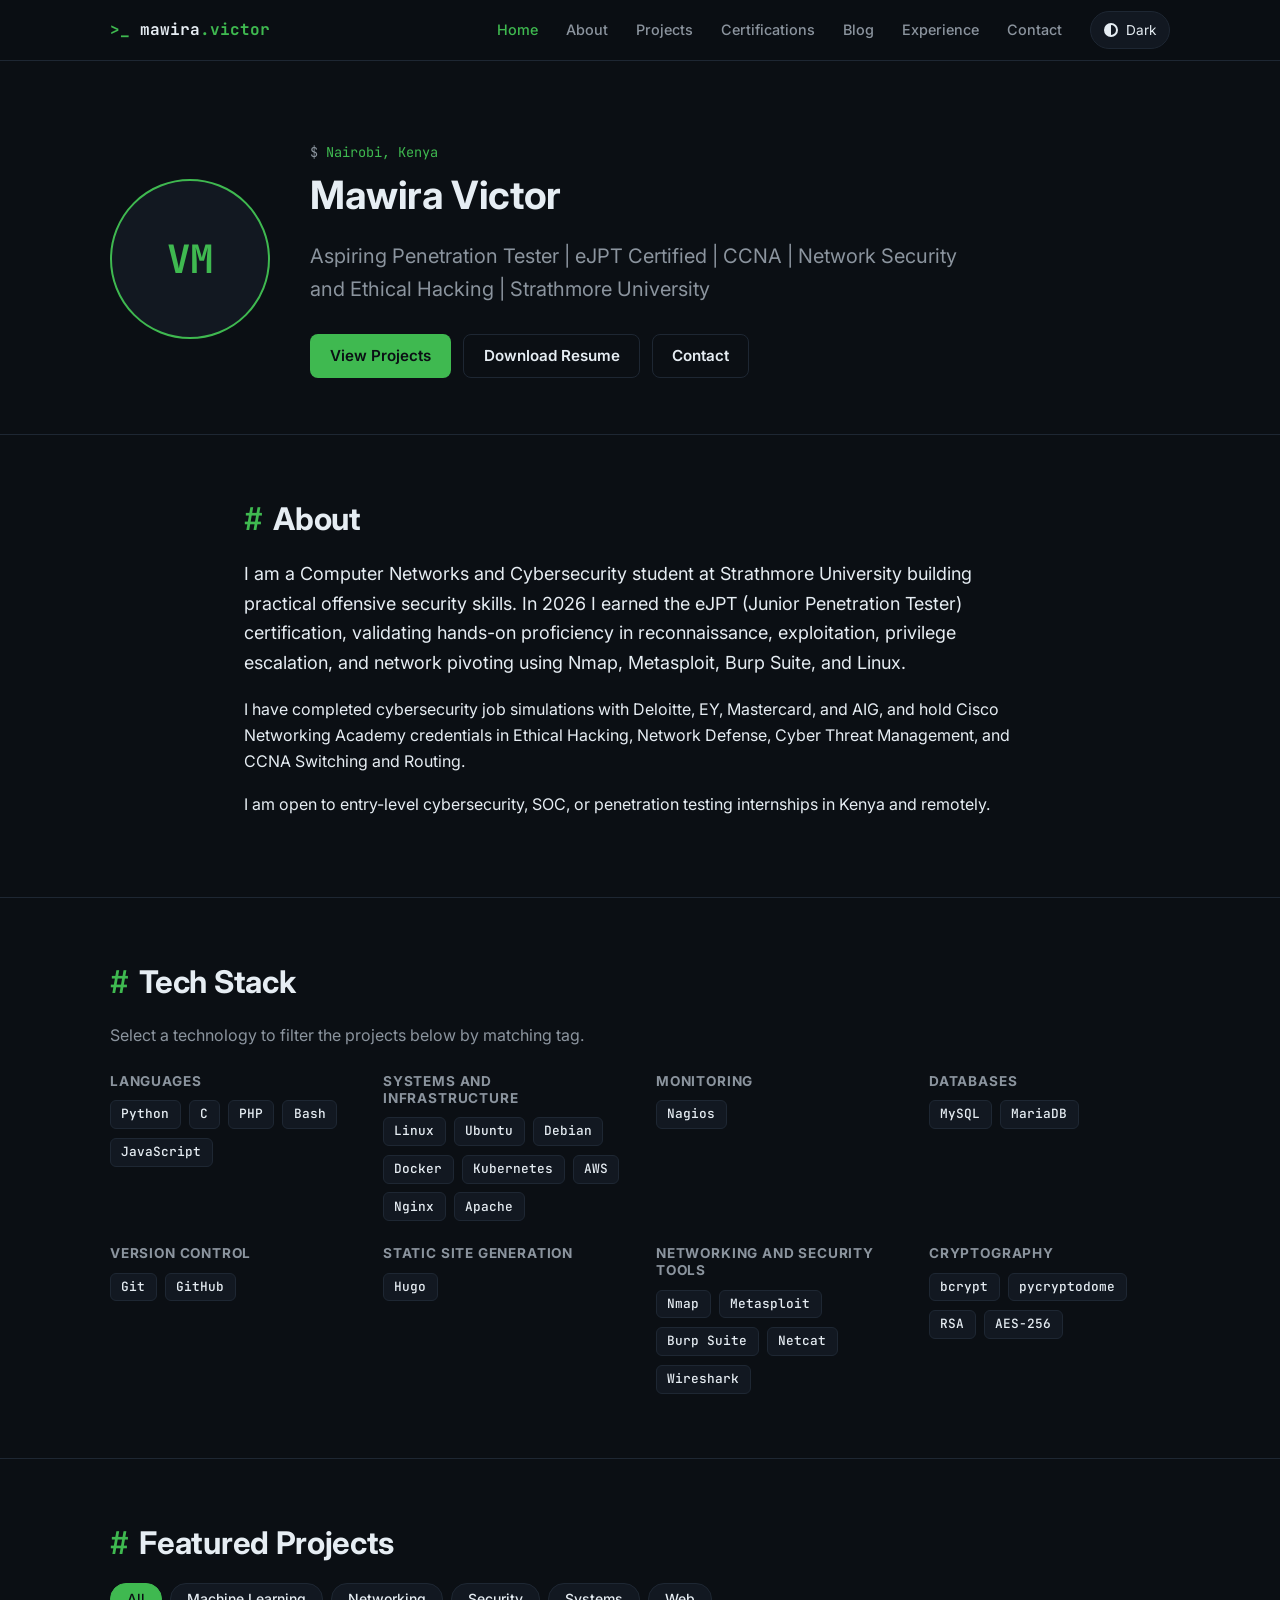
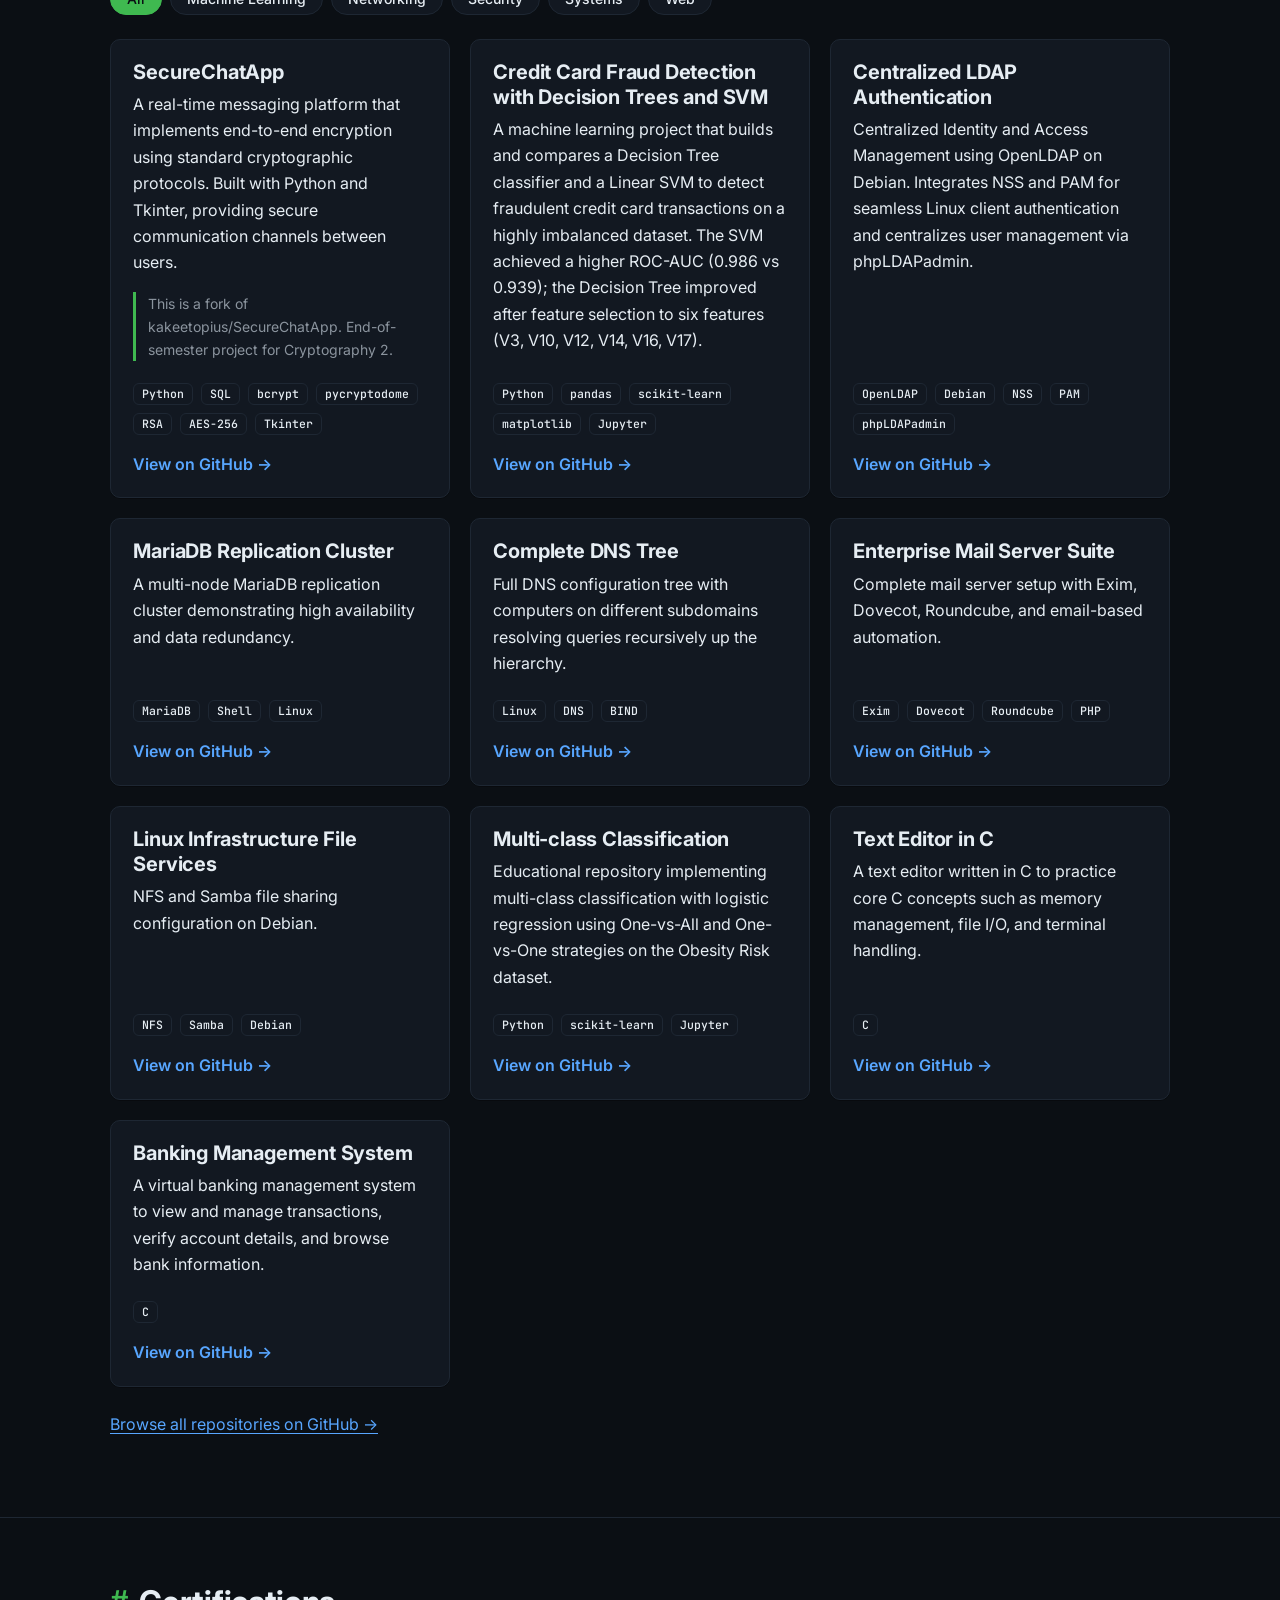
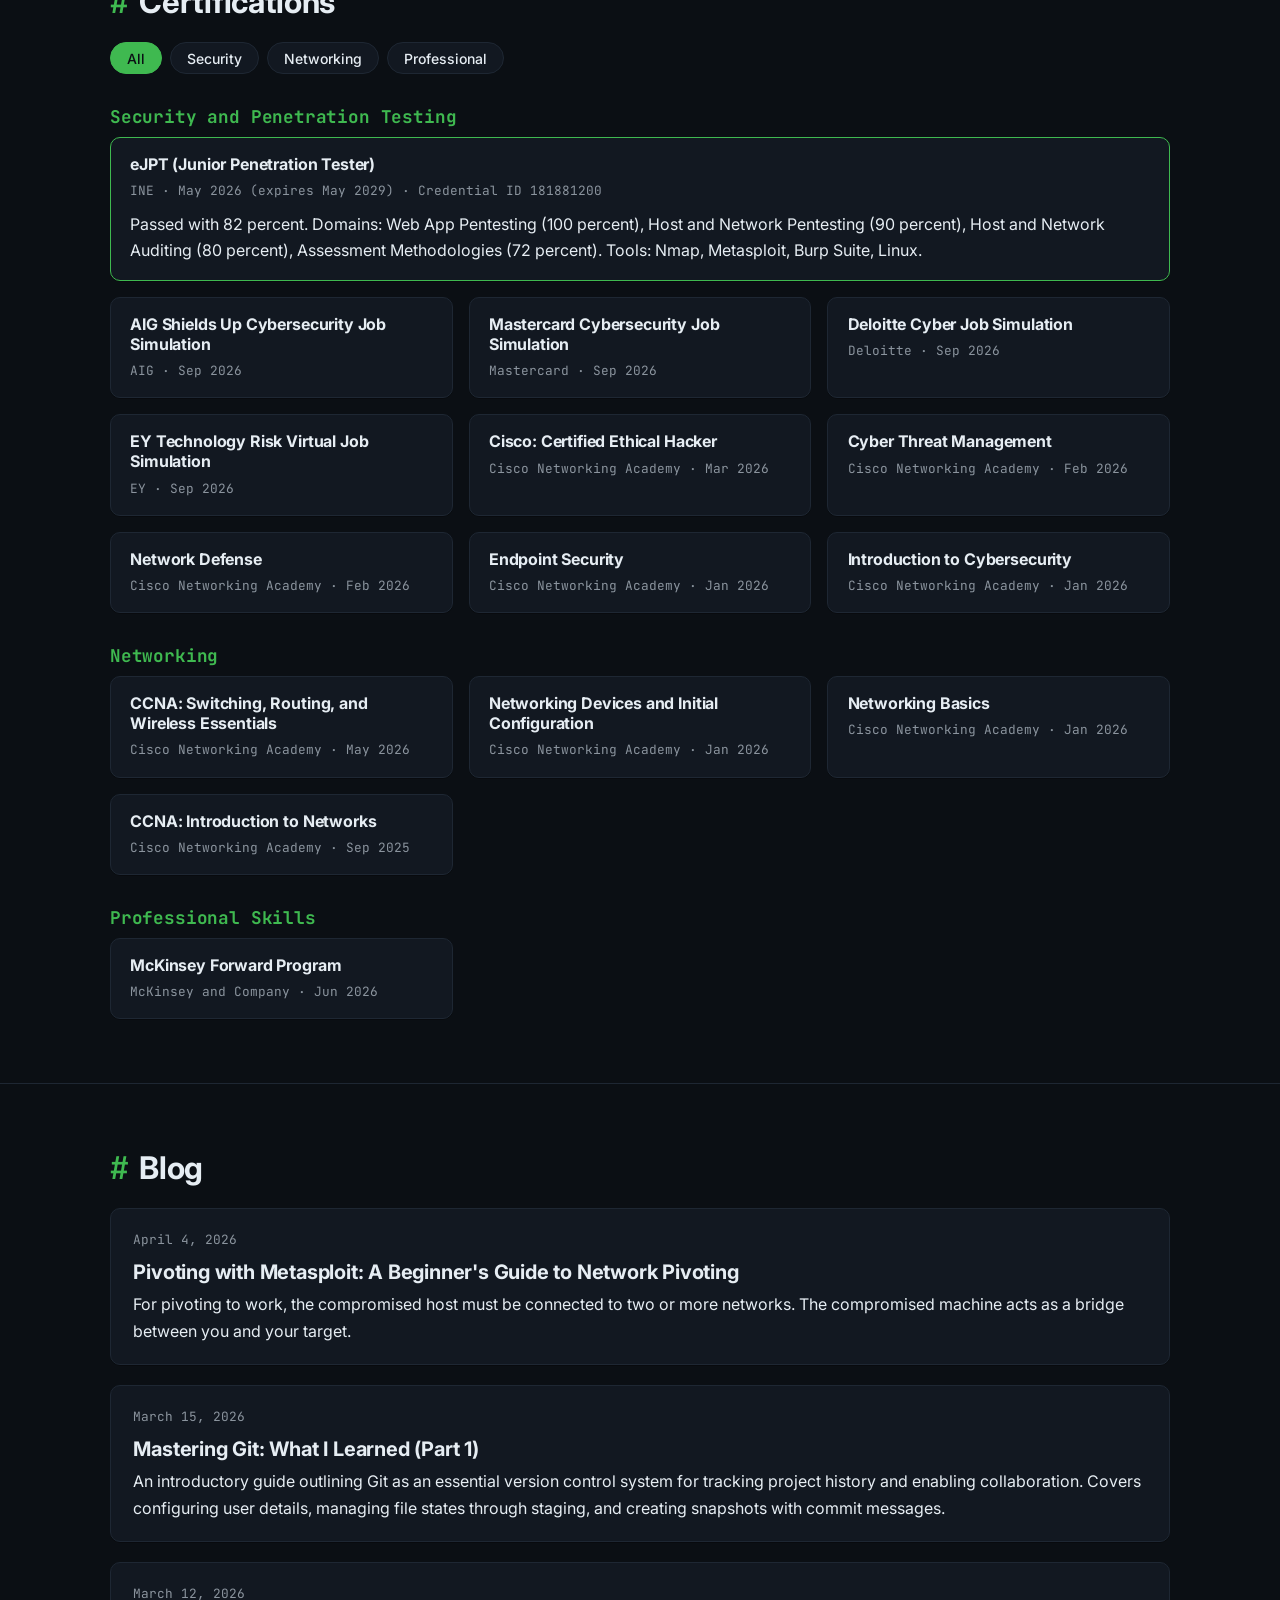
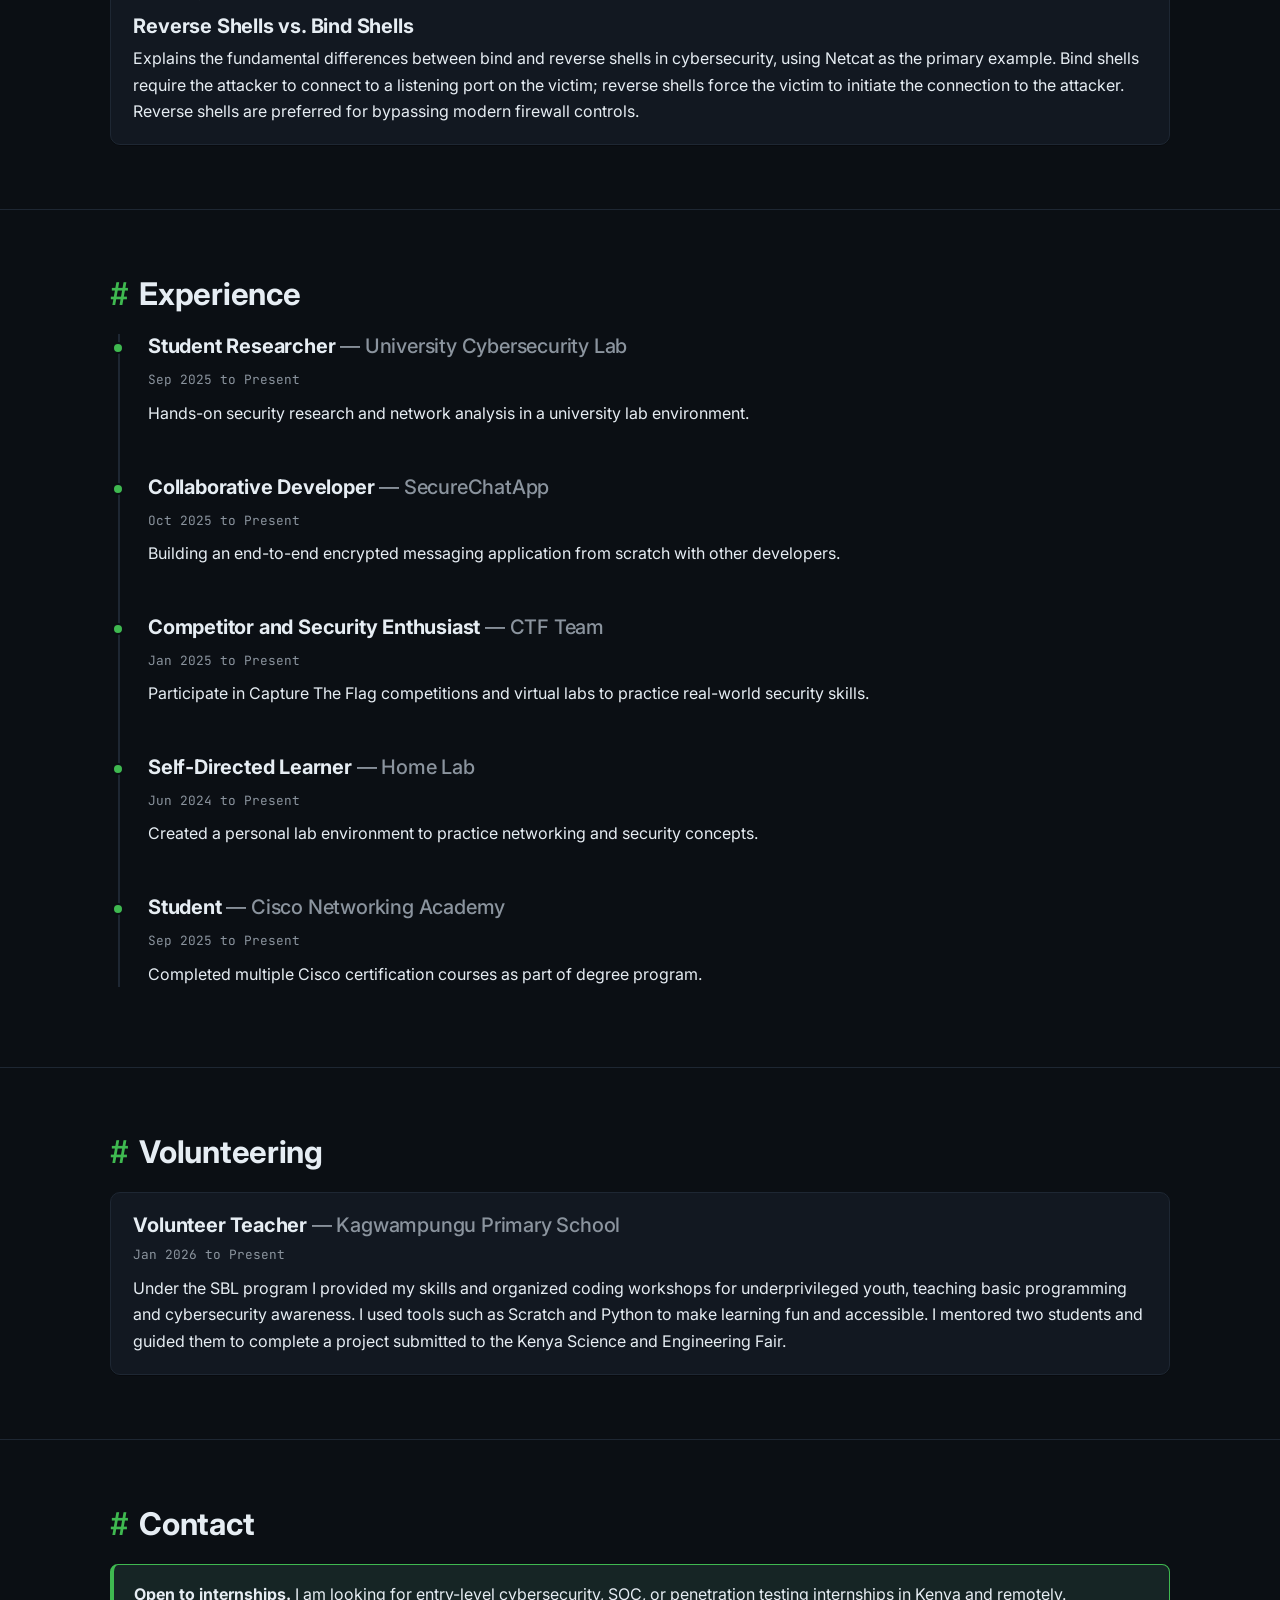
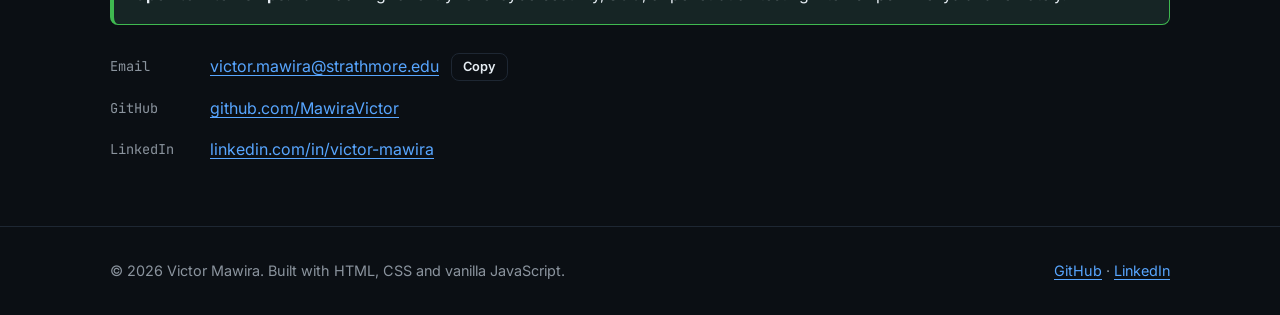
==== index.html @ 1da361ee "first commit" ====
<!DOCTYPE html>
<html lang="en" class="no-js" data-theme="dark">
<head>
  <meta charset="utf-8">
  <meta name="viewport" content="width=device-width, initial-scale=1">
  <title>Victor Mawira — Cybersecurity Student and Aspiring Penetration Tester</title>
  <meta name="description" content="Computer Networks and Cybersecurity student at Strathmore University. eJPT certified. CCNA. Building offensive security skills in Kenya.">
  <link rel="canonical" href="https://mawiravictor.github.io/mawiravic.io/">
  <meta name="theme-color" content="#0B0F14">

  <!-- Open Graph -->
  <meta property="og:type" content="website">
  <meta property="og:title" content="Victor Mawira — Cybersecurity Student and Aspiring Penetration Tester">
  <meta property="og:description" content="Computer Networks and Cybersecurity student at Strathmore University. eJPT certified. CCNA. Building offensive security skills in Kenya.">
  <!-- TODO: add a 1200x630 image at assets/og-image.png (see README) -->
  <meta property="og:image" content="https://mawiravictor.github.io/mawiravic.io/assets/og-image.png">
  <meta property="og:url" content="https://mawiravictor.github.io/mawiravic.io/">

  <!-- Twitter card -->
  <meta name="twitter:card" content="summary_large_image">
  <meta name="twitter:title" content="Victor Mawira — Cybersecurity Student and Aspiring Penetration Tester">
  <meta name="twitter:description" content="Computer Networks and Cybersecurity student at Strathmore University. eJPT certified. CCNA. Building offensive security skills in Kenya.">
  <meta name="twitter:image" content="https://mawiravictor.github.io/mawiravic.io/assets/og-image.png">

  <!-- Set theme and JS flag before first paint (avoids flash) -->
  <script>
    (function () {
      var d = document.documentElement;
      d.className = 'js';
      try {
        var t = localStorage.getItem('theme');
        if (t === 'light' || t === 'dark') d.setAttribute('data-theme', t);
      } catch (e) {}
    })();
  </script>

  <link rel="preconnect" href="https://fonts.googleapis.com">
  <link rel="preconnect" href="https://fonts.gstatic.com" crossorigin>
  <link rel="stylesheet" href="https://fonts.googleapis.com/css2?family=Inter:wght@400;500;600;700&family=JetBrains+Mono:wght@400;500;700&display=swap">
  <link rel="stylesheet" href="styles.css">

  <script type="application/ld+json">
  {
    "@context": "https://schema.org",
    "@type": "Person",
    "name": "Victor Mawira",
    "alternateName": "Mawira Victor",
    "jobTitle": "Cybersecurity Student and Aspiring Penetration Tester",
    "url": "https://mawiravictor.github.io/mawiravic.io/",
    "email": "mailto:victor.mawira@strathmore.edu",
    "address": { "@type": "PostalAddress", "addressLocality": "Nairobi", "addressCountry": "KE" },
    "alumniOf": { "@type": "CollegeOrUniversity", "name": "Strathmore University" },
    "knowsAbout": ["Penetration Testing", "Network Security", "Ethical Hacking", "Cryptography", "Linux", "Networking", "Nmap", "Metasploit", "Burp Suite"],
    "sameAs": [
      "https://github.com/MawiraVictor",
      "https://www.linkedin.com/in/victor-mawira"
    ]
  }
  </script>
</head>
<body>
  <a class="skip-link" href="#main">Skip to content</a>

  <header class="site-header">
    <div class="container header-inner">
      <a class="brand" href="#home" aria-label="Victor Mawira — home">
        <span class="brand-prompt" aria-hidden="true">&gt;_</span> mawira<span class="accent">.victor</span>
      </a>
      <nav class="primary-nav" aria-label="Primary">
        <ul>
          <li><a href="#home">Home</a></li>
          <li><a href="#about">About</a></li>
          <li><a href="#projects">Projects</a></li>
          <li><a href="#certifications">Certifications</a></li>
          <li><a href="#blog">Blog</a></li>
          <li><a href="#experience">Experience</a></li>
          <li><a href="#contact">Contact</a></li>
        </ul>
      </nav>
      <button class="theme-toggle" id="theme-toggle" type="button" aria-label="Toggle light and dark theme" aria-pressed="false">
        <span class="theme-icon" aria-hidden="true"></span>
        <span class="theme-label">Theme</span>
      </button>
    </div>
  </header>

  <main id="main">

    <!-- HERO -->
    <section id="home" class="hero">
      <div class="container hero-inner">
        <!-- Replace this placeholder with a real photo: <img src="assets/profile.jpg" alt="Portrait of Victor Mawira" width="160" height="160"> -->
        <div class="avatar" role="img" aria-label="Profile photo placeholder with initials VM">VM</div>
        <div class="hero-text">
          <p class="eyebrow mono">Nairobi, Kenya</p>
          <h1>Mawira Victor</h1>
          <p class="tagline">Aspiring Penetration Tester | eJPT Certified | CCNA | Network Security and Ethical Hacking | Strathmore University</p>
          <div class="cta-row">
            <a class="btn btn-primary" href="#projects">View Projects</a>
            <a class="btn btn-secondary" href="resume.pdf" download>Download Resume</a>
            <a class="btn btn-secondary" href="#contact">Contact</a>
          </div>
        </div>
      </div>
    </section>

    <!-- ABOUT -->
    <section id="about" class="section">
      <div class="container">
        <h2><span class="hash mono" aria-hidden="true">#</span> About</h2>
        <p class="lead">I am a Computer Networks and Cybersecurity student at Strathmore University building practical offensive security skills. In 2026 I earned the eJPT (Junior Penetration Tester) certification, validating hands-on proficiency in reconnaissance, exploitation, privilege escalation, and network pivoting using Nmap, Metasploit, Burp Suite, and Linux.</p>
        <p>I have completed cybersecurity job simulations with Deloitte, EY, Mastercard, and AIG, and hold Cisco Networking Academy credentials in Ethical Hacking, Network Defense, Cyber Threat Management, and CCNA Switching and Routing.</p>
        <p>I am open to entry-level cybersecurity, SOC, or penetration testing internships in Kenya and remotely.</p>
      </div>
    </section>

    <!-- TECH STACK -->
    <section id="tech-stack" class="section">
      <div class="container">
        <h2><span class="hash mono" aria-hidden="true">#</span> Tech Stack</h2>
        <p class="muted">Select a technology to filter the projects below by matching tag.</p>
        <div class="stack-grid">
          <div class="stack-group">
            <h3>Languages</h3>
            <ul class="chips">
              <li><span class="chip" data-tag="python">Python</span></li>
              <li><span class="chip" data-tag="c">C</span></li>
              <li><span class="chip" data-tag="php">PHP</span></li>
              <li><span class="chip" data-tag="bash">Bash</span></li>
              <li><span class="chip" data-tag="javascript">JavaScript</span></li>
            </ul>
          </div>
          <div class="stack-group">
            <h3>Systems and Infrastructure</h3>
            <ul class="chips">
              <li><span class="chip" data-tag="linux">Linux</span></li>
              <li><span class="chip" data-tag="ubuntu">Ubuntu</span></li>
              <li><span class="chip" data-tag="debian">Debian</span></li>
              <li><span class="chip" data-tag="docker">Docker</span></li>
              <li><span class="chip" data-tag="kubernetes">Kubernetes</span></li>
              <li><span class="chip" data-tag="aws">AWS</span></li>
              <li><span class="chip" data-tag="nginx">Nginx</span></li>
              <li><span class="chip" data-tag="apache">Apache</span></li>
            </ul>
          </div>
          <div class="stack-group">
            <h3>Monitoring</h3>
            <ul class="chips">
              <li><span class="chip" data-tag="nagios">Nagios</span></li>
            </ul>
          </div>
          <div class="stack-group">
            <h3>Databases</h3>
            <ul class="chips">
              <li><span class="chip" data-tag="mysql">MySQL</span></li>
              <li><span class="chip" data-tag="mariadb">MariaDB</span></li>
            </ul>
          </div>
          <div class="stack-group">
            <h3>Version Control</h3>
            <ul class="chips">
              <li><span class="chip" data-tag="git">Git</span></li>
              <li><span class="chip" data-tag="github">GitHub</span></li>
            </ul>
          </div>
          <div class="stack-group">
            <h3>Static Site Generation</h3>
            <ul class="chips">
              <li><span class="chip" data-tag="hugo">Hugo</span></li>
            </ul>
          </div>
          <div class="stack-group">
            <h3>Networking and Security Tools</h3>
            <ul class="chips">
              <li><span class="chip" data-tag="nmap">Nmap</span></li>
              <li><span class="chip" data-tag="metasploit">Metasploit</span></li>
              <li><span class="chip" data-tag="burp suite">Burp Suite</span></li>
              <li><span class="chip" data-tag="netcat">Netcat</span></li>
              <li><span class="chip" data-tag="wireshark">Wireshark</span></li>
            </ul>
          </div>
          <div class="stack-group">
            <h3>Cryptography</h3>
            <ul class="chips">
              <li><span class="chip" data-tag="bcrypt">bcrypt</span></li>
              <li><span class="chip" data-tag="pycryptodome">pycryptodome</span></li>
              <li><span class="chip" data-tag="rsa">RSA</span></li>
              <li><span class="chip" data-tag="aes-256">AES-256</span></li>
            </ul>
          </div>
        </div>
      </div>
    </section>

    <!-- PROJECTS -->
    <section id="projects" class="section">
      <div class="container">
        <h2><span class="hash mono" aria-hidden="true">#</span> Featured Projects</h2>

        <div class="filters" role="group" aria-label="Filter projects by category" data-filter-target="projects">
          <button type="button" class="filter-btn is-active" data-filter="all" aria-pressed="true">All</button>
          <button type="button" class="filter-btn" data-filter="ml" aria-pressed="false">Machine Learning</button>
          <button type="button" class="filter-btn" data-filter="networking" aria-pressed="false">Networking</button>
          <button type="button" class="filter-btn" data-filter="security" aria-pressed="false">Security</button>
          <button type="button" class="filter-btn" data-filter="systems" aria-pressed="false">Systems</button>
          <button type="button" class="filter-btn" data-filter="web" aria-pressed="false">Web</button>
        </div>
        <p class="tag-status" id="tag-status" hidden>
          Filtering by tag: <strong class="mono" id="tag-status-name"></strong>
          <button type="button" class="link-btn" id="tag-clear">Clear tag</button>
        </p>
        <p class="sr-only" id="projects-live" aria-live="polite"></p>

        <ul class="card-grid" id="project-list">

          <li class="card project" data-cat="security systems" data-tags="python sql bcrypt pycryptodome rsa aes-256 tkinter">
            <h3>SecureChatApp</h3>
            <p>A real-time messaging platform that implements end-to-end encryption using standard cryptographic protocols. Built with Python and Tkinter, providing secure communication channels between users.</p>
            <p class="note">This is a fork of kakeetopius/SecureChatApp. End-of-semester project for Cryptography 2.</p>
            <ul class="tags">
              <li data-tag="python">Python</li><li data-tag="sql">SQL</li><li data-tag="bcrypt">bcrypt</li><li data-tag="pycryptodome">pycryptodome</li><li data-tag="rsa">RSA</li><li data-tag="aes-256">AES-256</li><li data-tag="tkinter">Tkinter</li>
            </ul>
            <a class="card-link" href="https://github.com/MawiraVictor/SecureChatApp" rel="noopener">View on GitHub <span aria-hidden="true">&rarr;</span><span class="sr-only"> (SecureChatApp)</span></a>
          </li>

          <li class="card project" data-cat="ml security" data-tags="python pandas scikit-learn matplotlib jupyter">
            <h3>Credit Card Fraud Detection with Decision Trees and SVM</h3>
            <p>A machine learning project that builds and compares a Decision Tree classifier and a Linear SVM to detect fraudulent credit card transactions on a highly imbalanced dataset. The SVM achieved a higher ROC-AUC (0.986 vs 0.939); the Decision Tree improved after feature selection to six features (V3, V10, V12, V14, V16, V17).</p>
            <ul class="tags">
              <li data-tag="python">Python</li><li data-tag="pandas">pandas</li><li data-tag="scikit-learn">scikit-learn</li><li data-tag="matplotlib">matplotlib</li><li data-tag="jupyter">Jupyter</li>
            </ul>
            <a class="card-link" href="https://github.com/MawiraVictor/Credit-Card-Fraud-Detection-with-Decision-Trees-and-SVM" rel="noopener">View on GitHub <span aria-hidden="true">&rarr;</span><span class="sr-only"> (Credit Card Fraud Detection)</span></a>
          </li>

          <li class="card project" data-cat="security systems networking" data-tags="openldap debian nss pam phpldapadmin">
            <h3>Centralized LDAP Authentication</h3>
            <p>Centralized Identity and Access Management using OpenLDAP on Debian. Integrates NSS and PAM for seamless Linux client authentication and centralizes user management via phpLDAPadmin.</p>
            <ul class="tags">
              <li data-tag="openldap">OpenLDAP</li><li data-tag="debian">Debian</li><li data-tag="nss">NSS</li><li data-tag="pam">PAM</li><li data-tag="phpldapadmin">phpLDAPadmin</li>
            </ul>
            <a class="card-link" href="https://github.com/MawiraVictor/Centralized-LDAP-Authentication" rel="noopener">View on GitHub <span aria-hidden="true">&rarr;</span><span class="sr-only"> (Centralized LDAP Authentication)</span></a>
          </li>

          <li class="card project" data-cat="systems" data-tags="mariadb shell linux">
            <h3>MariaDB Replication Cluster</h3>
            <p>A multi-node MariaDB replication cluster demonstrating high availability and data redundancy.</p>
            <ul class="tags">
              <li data-tag="mariadb">MariaDB</li><li data-tag="shell">Shell</li><li data-tag="linux">Linux</li>
            </ul>
            <a class="card-link" href="https://github.com/MawiraVictor/MariaDB-Replication-Cluster" rel="noopener">View on GitHub <span aria-hidden="true">&rarr;</span><span class="sr-only"> (MariaDB Replication Cluster)</span></a>
          </li>

          <li class="card project" data-cat="networking systems" data-tags="linux dns bind">
            <h3>Complete DNS Tree</h3>
            <p>Full DNS configuration tree with computers on different subdomains resolving queries recursively up the hierarchy.</p>
            <ul class="tags">
              <li data-tag="linux">Linux</li><li data-tag="dns">DNS</li><li data-tag="bind">BIND</li>
            </ul>
            <a class="card-link" href="https://github.com/MawiraVictor/Complete-DNS-tree" rel="noopener">View on GitHub <span aria-hidden="true">&rarr;</span><span class="sr-only"> (Complete DNS Tree)</span></a>
          </li>

          <li class="card project" data-cat="systems web" data-tags="exim dovecot roundcube php">
            <h3>Enterprise Mail Server Suite</h3>
            <p>Complete mail server setup with Exim, Dovecot, Roundcube, and email-based automation.</p>
            <ul class="tags">
              <li data-tag="exim">Exim</li><li data-tag="dovecot">Dovecot</li><li data-tag="roundcube">Roundcube</li><li data-tag="php">PHP</li>
            </ul>
            <a class="card-link" href="https://github.com/MawiraVictor/Enterprise-Mail-Server-Suite" rel="noopener">View on GitHub <span aria-hidden="true">&rarr;</span><span class="sr-only"> (Enterprise Mail Server Suite)</span></a>
          </li>

          <li class="card project" data-cat="systems networking" data-tags="nfs samba debian">
            <h3>Linux Infrastructure File Services</h3>
            <p>NFS and Samba file sharing configuration on Debian.</p>
            <ul class="tags">
              <li data-tag="nfs">NFS</li><li data-tag="samba">Samba</li><li data-tag="debian">Debian</li>
            </ul>
            <a class="card-link" href="https://github.com/MawiraVictor/Linux-Infrastructure-File-Services" rel="noopener">View on GitHub <span aria-hidden="true">&rarr;</span><span class="sr-only"> (Linux Infrastructure File Services)</span></a>
          </li>

          <li class="card project" data-cat="ml" data-tags="python scikit-learn jupyter">
            <h3>Multi-class Classification</h3>
            <p>Educational repository implementing multi-class classification with logistic regression using One-vs-All and One-vs-One strategies on the Obesity Risk dataset.</p>
            <ul class="tags">
              <li data-tag="python">Python</li><li data-tag="scikit-learn">scikit-learn</li><li data-tag="jupyter">Jupyter</li>
            </ul>
            <a class="card-link" href="https://github.com/MawiraVictor/Multi-class-Classification" rel="noopener">View on GitHub <span aria-hidden="true">&rarr;</span><span class="sr-only"> (Multi-class Classification)</span></a>
          </li>

          <li class="card project" data-cat="systems" data-tags="c">
            <h3>Text Editor in C</h3>
            <p>A text editor written in C to practice core C concepts such as memory management, file I/O, and terminal handling.</p>
            <ul class="tags">
              <li data-tag="c">C</li>
            </ul>
            <a class="card-link" href="https://github.com/MawiraVictor/Text-editor" rel="noopener">View on GitHub <span aria-hidden="true">&rarr;</span><span class="sr-only"> (Text Editor in C)</span></a>
          </li>

          <li class="card project" data-cat="systems" data-tags="c">
            <h3>Banking Management System</h3>
            <p>A virtual banking management system to view and manage transactions, verify account details, and browse bank information.</p>
            <ul class="tags">
              <li data-tag="c">C</li>
            </ul>
            <a class="card-link" href="https://github.com/MawiraVictor/Banking-management-system" rel="noopener">View on GitHub <span aria-hidden="true">&rarr;</span><span class="sr-only"> (Banking Management System)</span></a>
          </li>
        </ul>
        <p class="empty" id="projects-empty" hidden>No projects match this filter yet.</p>

        <p class="more"><a href="https://github.com/MawiraVictor?tab=repositories" rel="noopener">Browse all repositories on GitHub <span aria-hidden="true">&rarr;</span></a></p>
      </div>
    </section>

    <!-- CERTIFICATIONS -->
    <section id="certifications" class="section">
      <div class="container">
        <h2><span class="hash mono" aria-hidden="true">#</span> Certifications</h2>

        <div class="filters" role="group" aria-label="Filter certifications by category" data-filter-target="certs">
          <button type="button" class="filter-btn is-active" data-filter="all" aria-pressed="true">All</button>
          <button type="button" class="filter-btn" data-filter="security" aria-pressed="false">Security</button>
          <button type="button" class="filter-btn" data-filter="networking" aria-pressed="false">Networking</button>
          <button type="button" class="filter-btn" data-filter="professional" aria-pressed="false">Professional</button>
        </div>

        <div class="cert-group" data-cat="security">
          <h3>Security and Penetration Testing</h3>
          <ul class="cert-list">
            <li class="card cert cert-featured">
              <h4>eJPT (Junior Penetration Tester)</h4>
              <p class="meta mono">INE &middot; May 2026 (expires May 2029) &middot; Credential ID 181881200</p>
              <p>Passed with 82 percent. Domains: Web App Pentesting (100 percent), Host and Network Pentesting (90 percent), Host and Network Auditing (80 percent), Assessment Methodologies (72 percent). Tools: Nmap, Metasploit, Burp Suite, Linux.</p>
            </li>
            <li class="card cert"><h4>AIG Shields Up Cybersecurity Job Simulation</h4><p class="meta mono">AIG &middot; Sep 2026</p></li>
            <li class="card cert"><h4>Mastercard Cybersecurity Job Simulation</h4><p class="meta mono">Mastercard &middot; Sep 2026</p></li>
            <li class="card cert"><h4>Deloitte Cyber Job Simulation</h4><p class="meta mono">Deloitte &middot; Sep 2026</p></li>
            <li class="card cert"><h4>EY Technology Risk Virtual Job Simulation</h4><p class="meta mono">EY &middot; Sep 2026</p></li>
            <li class="card cert"><h4>Cisco: Certified Ethical Hacker</h4><p class="meta mono">Cisco Networking Academy &middot; Mar 2026</p></li>
            <li class="card cert"><h4>Cyber Threat Management</h4><p class="meta mono">Cisco Networking Academy &middot; Feb 2026</p></li>
            <li class="card cert"><h4>Network Defense</h4><p class="meta mono">Cisco Networking Academy &middot; Feb 2026</p></li>
            <li class="card cert"><h4>Endpoint Security</h4><p class="meta mono">Cisco Networking Academy &middot; Jan 2026</p></li>
            <li class="card cert"><h4>Introduction to Cybersecurity</h4><p class="meta mono">Cisco Networking Academy &middot; Jan 2026</p></li>
          </ul>
        </div>

        <div class="cert-group" data-cat="networking">
          <h3>Networking</h3>
          <ul class="cert-list">
            <li class="card cert"><h4>CCNA: Switching, Routing, and Wireless Essentials</h4><p class="meta mono">Cisco Networking Academy &middot; May 2026</p></li>
            <li class="card cert"><h4>Networking Devices and Initial Configuration</h4><p class="meta mono">Cisco Networking Academy &middot; Jan 2026</p></li>
            <li class="card cert"><h4>Networking Basics</h4><p class="meta mono">Cisco Networking Academy &middot; Jan 2026</p></li>
            <li class="card cert"><h4>CCNA: Introduction to Networks</h4><p class="meta mono">Cisco Networking Academy &middot; Sep 2025</p></li>
          </ul>
        </div>

        <div class="cert-group" data-cat="professional">
          <h3>Professional Skills</h3>
          <ul class="cert-list">
            <li class="card cert"><h4>McKinsey Forward Program</h4><p class="meta mono">McKinsey and Company &middot; Jun 2026</p></li>
          </ul>
        </div>
      </div>
    </section>

    <!-- BLOG -->
    <section id="blog" class="section">
      <div class="container">
        <h2><span class="hash mono" aria-hidden="true">#</span> Blog</h2>
        <ul class="blog-list">
          <li class="card post">
            <p class="meta mono"><time datetime="2026-04-04">April 4, 2026</time></p>
            <h3><!-- TODO: replace "#" with the real post URL --><a href="#">Pivoting with Metasploit: A Beginner's Guide to Network Pivoting</a></h3>
            <p>For pivoting to work, the compromised host must be connected to two or more networks. The compromised machine acts as a bridge between you and your target.</p>
          </li>
          <li class="card post">
            <p class="meta mono"><time datetime="2026-03-15">March 15, 2026</time></p>
            <h3><!-- TODO: replace "#" with the real post URL --><a href="#">Mastering Git: What I Learned (Part 1)</a></h3>
            <p>An introductory guide outlining Git as an essential version control system for tracking project history and enabling collaboration. Covers configuring user details, managing file states through staging, and creating snapshots with commit messages.</p>
          </li>
          <li class="card post">
            <p class="meta mono"><time datetime="2026-03-12">March 12, 2026</time></p>
            <h3><!-- TODO: replace "#" with the real post URL --><a href="#">Reverse Shells vs. Bind Shells</a></h3>
            <p>Explains the fundamental differences between bind and reverse shells in cybersecurity, using Netcat as the primary example. Bind shells require the attacker to connect to a listening port on the victim; reverse shells force the victim to initiate the connection to the attacker. Reverse shells are preferred for bypassing modern firewall controls.</p>
          </li>
        </ul>
      </div>
    </section>

    <!-- EXPERIENCE -->
    <section id="experience" class="section">
      <div class="container">
        <h2><span class="hash mono" aria-hidden="true">#</span> Experience</h2>
        <ol class="timeline">
          <li>
            <h3>Student Researcher <span class="at">— University Cybersecurity Lab</span></h3>
            <p class="meta mono">Sep 2025 to Present</p>
            <p>Hands-on security research and network analysis in a university lab environment.</p>
          </li>
          <li>
            <h3>Collaborative Developer <span class="at">— SecureChatApp</span></h3>
            <p class="meta mono">Oct 2025 to Present</p>
            <p>Building an end-to-end encrypted messaging application from scratch with other developers.</p>
          </li>
          <li>
            <h3>Competitor and Security Enthusiast <span class="at">— CTF Team</span></h3>
            <p class="meta mono">Jan 2025 to Present</p>
            <p>Participate in Capture The Flag competitions and virtual labs to practice real-world security skills.</p>
          </li>
          <li>
            <h3>Self-Directed Learner <span class="at">— Home Lab</span></h3>
            <p class="meta mono">Jun 2024 to Present</p>
            <p>Created a personal lab environment to practice networking and security concepts.</p>
          </li>
          <li>
            <h3>Student <span class="at">— Cisco Networking Academy</span></h3>
            <p class="meta mono">Sep 2025 to Present</p>
            <p>Completed multiple Cisco certification courses as part of degree program.</p>
          </li>
        </ol>
      </div>
    </section>

    <!-- VOLUNTEERING -->
    <section id="volunteering" class="section">
      <div class="container">
        <h2><span class="hash mono" aria-hidden="true">#</span> Volunteering</h2>
        <article class="card">
          <h3>Volunteer Teacher <span class="at">— Kagwampungu Primary School</span></h3>
          <p class="meta mono">Jan 2026 to Present</p>
          <p>Under the SBL program I provided my skills and organized coding workshops for underprivileged youth, teaching basic programming and cybersecurity awareness. I used tools such as Scratch and Python to make learning fun and accessible. I mentored two students and guided them to complete a project submitted to the Kenya Science and Engineering Fair.</p>
        </article>
      </div>
    </section>

    <!-- CONTACT -->
    <section id="contact" class="section">
      <div class="container">
        <h2><span class="hash mono" aria-hidden="true">#</span> Contact</h2>
        <div class="callout">
          <strong>Open to internships.</strong> I am looking for entry-level cybersecurity, SOC, or penetration testing internships in Kenya and remotely.
        </div>
        <ul class="contact-list">
          <li>
            <span class="contact-label mono">Email</span>
            <a href="mailto:victor.mawira@strathmore.edu" id="email-link">victor.mawira@strathmore.edu</a>
            <button type="button" class="btn btn-small btn-secondary" id="copy-email" hidden>Copy</button>
            <span class="copy-status" id="copy-status" role="status" aria-live="polite"></span>
          </li>
          <li>
            <span class="contact-label mono">GitHub</span>
            <a href="https://github.com/MawiraVictor" rel="noopener">github.com/MawiraVictor</a>
          </li>
          <li>
            <span class="contact-label mono">LinkedIn</span>
            <a href="https://www.linkedin.com/in/victor-mawira" rel="noopener">linkedin.com/in/victor-mawira</a>
          </li>
        </ul>
      </div>
    </section>
  </main>

  <footer class="site-footer">
    <div class="container footer-inner">
      <p>&copy; <span id="year">2026</span> Victor Mawira. Built with HTML, CSS and vanilla JavaScript.</p>
      <p><a href="https://github.com/MawiraVictor" rel="noopener">GitHub</a> &middot; <a href="https://www.linkedin.com/in/victor-mawira" rel="noopener">LinkedIn</a></p>
    </div>
  </footer>

  <script src="script.js" defer></script>
</body>
</html>
---- styles.css ----
/* ==========================================================
   Victor Mawira — Portfolio styles
   Dark-mode-first, light-mode via [data-theme="light"]
   Type scale: ratio 1.25 from 16px
   ========================================================== */

:root,
:root[data-theme="dark"] {
  --bg: #0B0F14;
  --surface: #121821;
  --border: #1E2733;
  --text: #E6EDF3;
  --muted: #8B949E;
  --accent: #3FB950;
  --accent-2: #58A6FF;
  --accent-contrast: #0B0F14; /* text on accent backgrounds */
  --focus: #58A6FF;
  --shadow: 0 1px 0 rgba(0, 0, 0, .3);
  color-scheme: dark;
}

:root[data-theme="light"] {
  --bg: #FFFFFF;
  --surface: #F6F8FA;
  --border: #D0D7DE;
  --text: #1F2328;
  --muted: #59636E;
  --accent: #1A7F37;     /* darker green keeps AA contrast on white */
  --accent-2: #0969DA;
  --accent-contrast: #FFFFFF;
  --focus: #0969DA;
  --shadow: 0 1px 0 rgba(31, 35, 40, .04);
  color-scheme: light;
}

/* ---------- Base ---------- */
*, *::before, *::after { box-sizing: border-box; }

html {
  font-size: 16px;
  scroll-behavior: smooth;
  scroll-padding-top: 5rem;
  -webkit-text-size-adjust: 100%;
}

body {
  margin: 0;
  background: var(--bg);
  color: var(--text);
  font-family: "Inter", system-ui, -apple-system, "Segoe UI", Roboto, Helvetica, Arial, sans-serif;
  font-size: 1rem;
  line-height: 1.65;
  -webkit-font-smoothing: antialiased;
}

.mono, code { font-family: "JetBrains Mono", ui-monospace, SFMono-Regular, Menlo, Consolas, monospace; }

h1, h2, h3, h4 { line-height: 1.25; margin: 0 0 .5em; font-weight: 700; letter-spacing: -.01em; }
h1 { font-size: clamp(2rem, 5vw + .5rem, 2.441rem); }  /* 1.25^4 */
h2 { font-size: 1.953rem; }                             /* 1.25^3 */
h3 { font-size: 1.25rem; }                              /* 1.25^1 */
h4 { font-size: 1rem; }

p { margin: 0 0 1em; }
a { color: var(--accent-2); text-underline-offset: 3px; }
a:hover { text-decoration-thickness: 2px; }
ul, ol { margin: 0; padding: 0; list-style: none; }

:focus-visible {
  outline: 2px solid var(--focus);
  outline-offset: 3px;
  border-radius: 4px;
}

.container { width: 100%; max-width: 1100px; margin: 0 auto; padding: 0 1.25rem; }
.muted { color: var(--muted); }
.accent { color: var(--accent); }

.sr-only {
  position: absolute; width: 1px; height: 1px; padding: 0; margin: -1px;
  overflow: hidden; clip: rect(0, 0, 0, 0); white-space: nowrap; border: 0;
}

.skip-link {
  position: absolute; left: 1rem; top: -4rem; z-index: 100;
  background: var(--accent); color: var(--accent-contrast);
  padding: .5rem 1rem; border-radius: 6px; font-weight: 600; text-decoration: none;
}
.skip-link:focus { top: 1rem; }

/* ---------- Header / nav ---------- */
.site-header {
  position: sticky; top: 0; z-index: 50;
  background: color-mix(in srgb, var(--bg) 92%, transparent);
  backdrop-filter: saturate(140%) blur(8px);
  border-bottom: 1px solid var(--border);
}
.header-inner { display: flex; align-items: center; gap: 1rem; min-height: 3.75rem; }

.brand {
  font-family: "JetBrains Mono", ui-monospace, monospace;
  font-weight: 700; color: var(--text); text-decoration: none; white-space: nowrap;
}
.brand-prompt { color: var(--accent); }

.primary-nav { flex: 1; min-width: 0; overflow-x: auto; scrollbar-width: none; }
.primary-nav::-webkit-scrollbar { display: none; }
.primary-nav ul { display: flex; gap: .25rem; justify-content: flex-end; }
.primary-nav a {
  display: block; padding: .5rem .75rem; border-radius: 6px;
  color: var(--muted); text-decoration: none; font-size: .9rem; font-weight: 500; white-space: nowrap;
}
.primary-nav a:hover { color: var(--text); background: var(--surface); }
.primary-nav a.is-current { color: var(--accent); }

.theme-toggle {
  display: inline-flex; align-items: center; gap: .5rem;
  background: var(--surface); color: var(--text);
  border: 1px solid var(--border); border-radius: 999px;
  padding: .4rem .8rem; font: inherit; font-size: .85rem; cursor: pointer;
}
.theme-toggle:hover { border-color: var(--accent); }
.theme-icon {
  width: .9rem; height: .9rem; border-radius: 50%;
  background: linear-gradient(90deg, var(--text) 50%, transparent 50%);
  border: 2px solid var(--text);
}
/* Toggle is useless without JS */
html.no-js .theme-toggle { display: none; }

/* ---------- Hero ---------- */
.hero { padding: 5rem 0 3.5rem; border-bottom: 1px solid var(--border); }
.hero-inner { display: flex; align-items: center; gap: 2.5rem; }
.avatar {
  flex: none; width: 10rem; height: 10rem; border-radius: 50%;
  display: grid; place-items: center;
  background: var(--surface); border: 2px solid var(--accent);
  color: var(--accent); font: 700 2.441rem "JetBrains Mono", ui-monospace, monospace;
}
.avatar img { width: 100%; height: 100%; border-radius: 50%; object-fit: cover; }
.eyebrow { color: var(--accent); font-size: .85rem; margin: 0 0 .5rem; }
.eyebrow::before { content: "$ "; color: var(--muted); }
.tagline { font-size: 1.25rem; color: var(--muted); max-width: 42rem; margin-bottom: 1.75rem; }
.cta-row { display: flex; flex-wrap: wrap; gap: .75rem; }

/* ---------- Buttons ---------- */
.btn {
  display: inline-block; padding: .65rem 1.2rem; border-radius: 8px;
  font: 600 .95rem/1.4 "Inter", system-ui, sans-serif; text-decoration: none;
  border: 1px solid transparent; cursor: pointer;
}
.btn-primary { background: var(--accent); color: var(--accent-contrast); }
.btn-primary:hover { filter: brightness(1.1); }
.btn-secondary { background: transparent; color: var(--text); border-color: var(--border); }
.btn-secondary:hover { border-color: var(--accent); color: var(--accent); }
.btn-small { padding: .25rem .7rem; font-size: .8rem; }

/* ---------- Sections ---------- */
.section { padding: 4rem 0; }
.section + .section { border-top: 1px solid var(--border); }
.section h2 { margin-bottom: 1.25rem; }
.hash { color: var(--accent); margin-right: .25rem; }
.lead { font-size: 1.125rem; }
#about .container { max-width: 52rem; }
.more { margin-top: 1.5rem; }

/* ---------- Tech stack ---------- */
.stack-grid { display: grid; grid-template-columns: repeat(auto-fit, minmax(240px, 1fr)); gap: 1.5rem 2rem; margin-top: 1.5rem; }
.stack-group h3 { font-size: .85rem; color: var(--muted); text-transform: uppercase; letter-spacing: .06em; margin-bottom: .6rem; }
.chips, .tags { display: flex; flex-wrap: wrap; gap: .5rem; }

.chip, .tags li {
  display: inline-block; padding: .2rem .65rem; border-radius: 6px;
  background: var(--surface); border: 1px solid var(--border);
  font: 500 .8rem/1.6 "JetBrains Mono", ui-monospace, monospace; color: var(--text);
}
/* Interactive only once JS has upgraded them */
.chip[role="button"], .tags li[role="button"] { cursor: pointer; }
.chip[role="button"]:hover, .tags li[role="button"]:hover { border-color: var(--accent); color: var(--accent); }
.chip.is-active, .tags li.is-active { border-color: var(--accent); color: var(--accent); background: color-mix(in srgb, var(--accent) 12%, var(--surface)); }

/* ---------- Filters ---------- */
.filters { display: none; flex-wrap: wrap; gap: .5rem; margin-bottom: 1.5rem; }
html.js .filters { display: flex; }
.filter-btn {
  background: var(--surface); color: var(--text);
  border: 1px solid var(--border); border-radius: 999px;
  padding: .4rem 1rem; font: 500 .875rem "Inter", system-ui, sans-serif; cursor: pointer;
}
.filter-btn:hover { border-color: var(--accent); }
.filter-btn.is-active { background: var(--accent); border-color: var(--accent); color: var(--accent-contrast); }

.tag-status { margin: -.5rem 0 1.25rem; color: var(--muted); font-size: .9rem; }
.link-btn { background: none; border: 0; padding: 0 .25rem; margin-left: .5rem; color: var(--accent-2); font: inherit; text-decoration: underline; cursor: pointer; }
.empty { color: var(--muted); padding: 1rem 0; }

/* ---------- Cards ---------- */
.card {
  background: var(--surface); border: 1px solid var(--border);
  border-radius: 10px; padding: 1.25rem 1.4rem; box-shadow: var(--shadow);
}
.card h3, .card h4 { margin-bottom: .4rem; }
.card p:last-child { margin-bottom: 0; }
.note { font-size: .875rem; color: var(--muted); border-left: 3px solid var(--accent); padding-left: .75rem; }
.meta { color: var(--muted); font-size: .8rem; margin-bottom: .6rem; }

.card-grid { display: grid; grid-template-columns: repeat(auto-fill, minmax(320px, 1fr)); gap: 1.25rem; }
.project { display: flex; flex-direction: column; }
.project .tags { margin: auto 0 1rem; padding-top: .5rem; }
.project .tags li { font-size: .72rem; padding: .05rem .5rem; }
.card-link { font-weight: 600; text-decoration: none; }
.card-link:hover { text-decoration: underline; }
.project[hidden], .cert-group[hidden] { display: none; }

/* Optional lazy-loaded project screenshots */
.project .shot { width: 100%; height: auto; border-radius: 6px; border: 1px solid var(--border); margin-bottom: 1rem; }

/* ---------- Certifications ---------- */
.cert-group { margin-top: 2rem; }
.cert-group h3 { color: var(--accent); font-family: "JetBrains Mono", ui-monospace, monospace; font-size: 1.1rem; }
.cert-list { display: grid; grid-template-columns: repeat(auto-fill, minmax(280px, 1fr)); gap: 1rem; }
.cert { padding: 1rem 1.2rem; }
.cert h4 { font-size: 1rem; }
.cert .meta { margin-bottom: 0; }
.cert-featured { grid-column: 1 / -1; border-color: var(--accent); }
.cert-featured .meta { margin-bottom: .6rem; }

/* ---------- Blog ---------- */
.blog-list { display: grid; gap: 1.25rem; }
.post h3 { font-size: 1.25rem; }
.post h3 a { color: var(--text); text-decoration: none; }
.post h3 a:hover { color: var(--accent-2); text-decoration: underline; }

/* ---------- Timeline ---------- */
.timeline { border-left: 2px solid var(--border); margin-left: .5rem; }
.timeline li { position: relative; padding: 0 0 2rem 1.75rem; }
.timeline li:last-child { padding-bottom: 0; }
.timeline li::before {
  content: ""; position: absolute; left: -.5rem; top: .5rem;
  width: .75rem; height: .75rem; border-radius: 50%;
  background: var(--accent); border: 2px solid var(--bg);
}
.at { font-weight: 500; color: var(--muted); }

/* ---------- Contact ---------- */
.callout {
  border: 1px solid var(--accent); border-left-width: 4px; border-radius: 8px;
  background: color-mix(in srgb, var(--accent) 8%, var(--surface));
  padding: 1rem 1.25rem; margin-bottom: 1.75rem;
}
.contact-list { display: grid; gap: .9rem; }
.contact-list li { display: flex; flex-wrap: wrap; align-items: center; gap: .75rem; }
.contact-label { min-width: 5.5rem; color: var(--muted); font-size: .85rem; }
.copy-status { color: var(--accent); font-size: .85rem; }

/* ---------- Footer ---------- */
.site-footer { border-top: 1px solid var(--border); padding: 2rem 0; color: var(--muted); font-size: .9rem; }
.footer-inner { display: flex; flex-wrap: wrap; justify-content: space-between; gap: .5rem 1.5rem; }
.footer-inner p { margin: 0; }

/* ---------- Responsive ---------- */
@media (max-width: 820px) {
  .header-inner { flex-wrap: wrap; padding-top: .5rem; padding-bottom: .5rem; }
  .primary-nav { order: 3; flex-basis: 100%; }
  .primary-nav ul { justify-content: flex-start; }
  .theme-toggle { margin-left: auto; }
  html { scroll-padding-top: 7rem; }
}
@media (max-width: 640px) {
  .hero { padding: 3rem 0 2.5rem; }
  .hero-inner { flex-direction: column; align-items: flex-start; gap: 1.5rem; }
  .avatar { width: 7.5rem; height: 7.5rem; font-size: 1.953rem; }
  .tagline { font-size: 1.125rem; }
  .section { padding: 3rem 0; }
  h2 { font-size: 1.563rem; }
  .card-grid { grid-template-columns: 1fr; }
}

/* ---------- Reduced motion ---------- */
@media (prefers-reduced-motion: reduce) {
  html { scroll-behavior: auto; }
  *, *::before, *::after { animation: none !important; transition: none !important; }
}

/* ---------- Print ---------- */
@media print {
  .site-header, .filters, .theme-toggle, .skip-link { display: none !important; }
  body { background: #fff; color: #000; }
  .card { break-inside: avoid; }
}
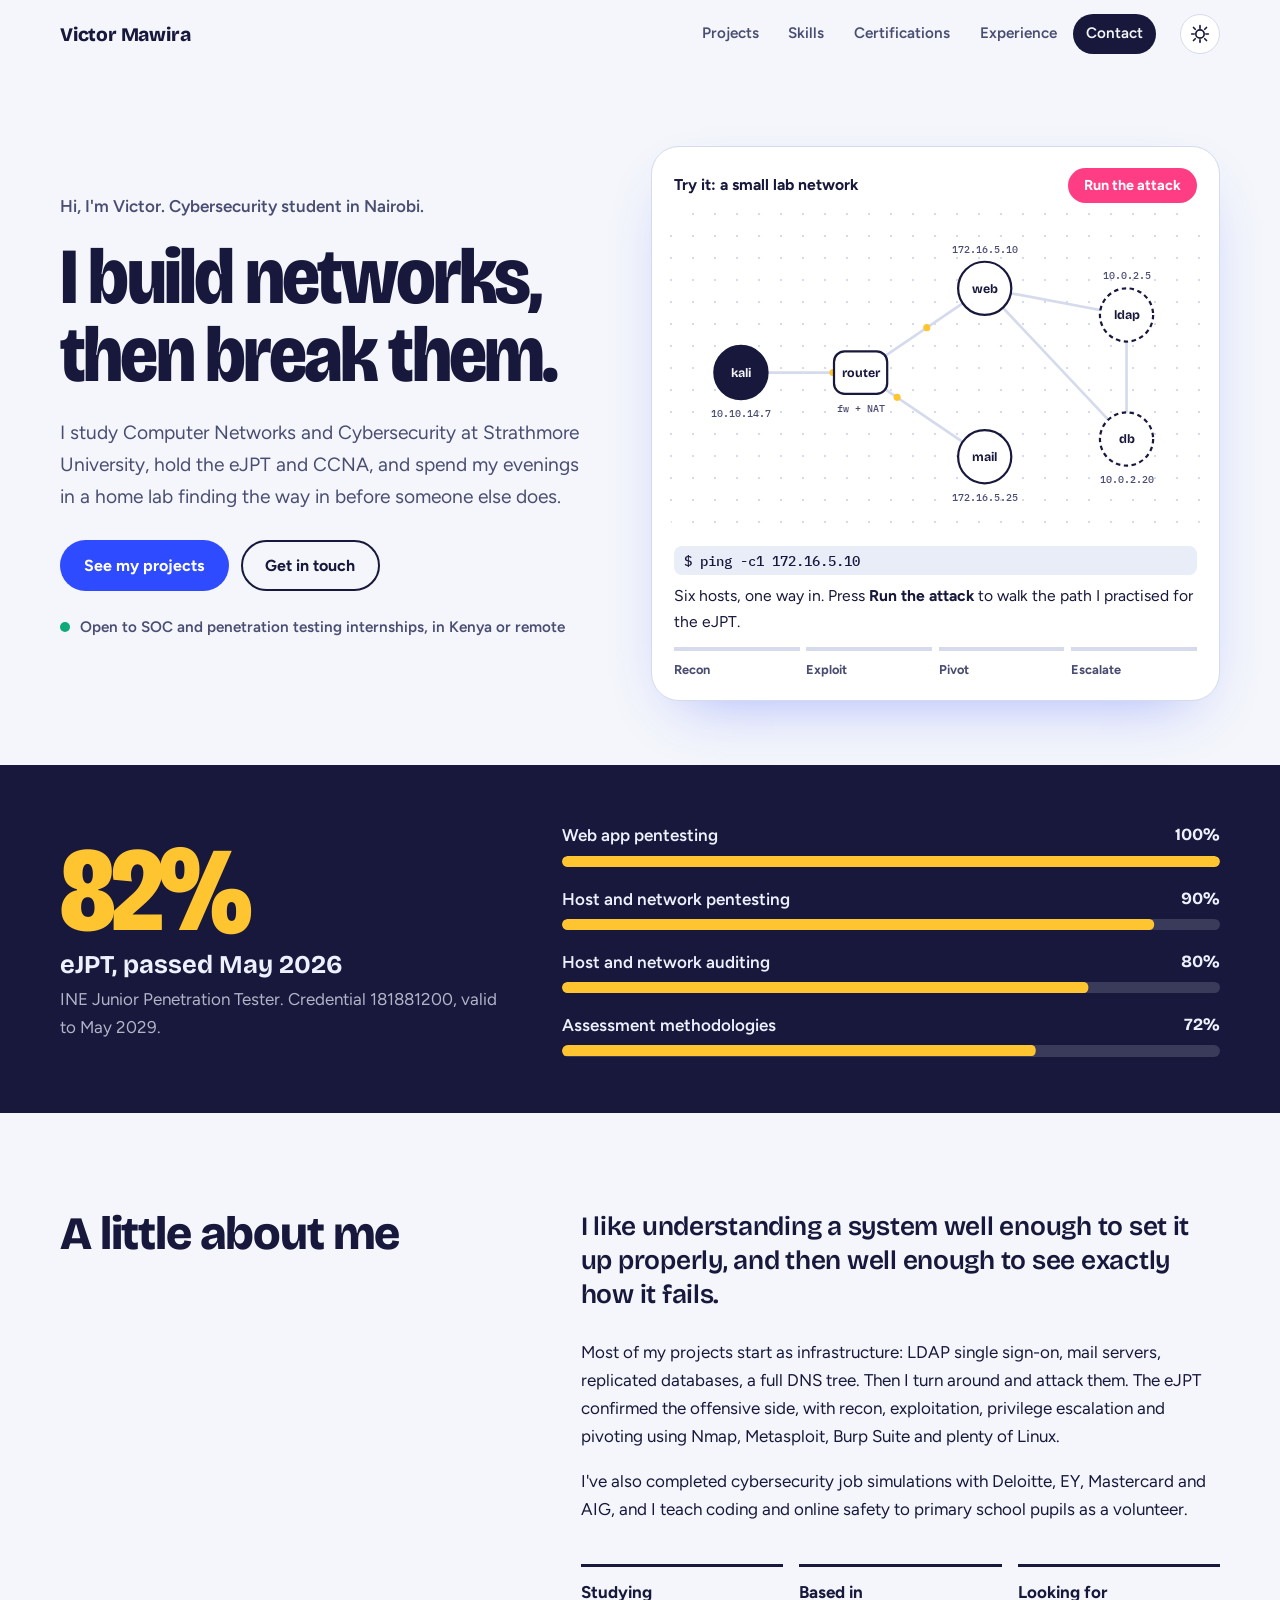
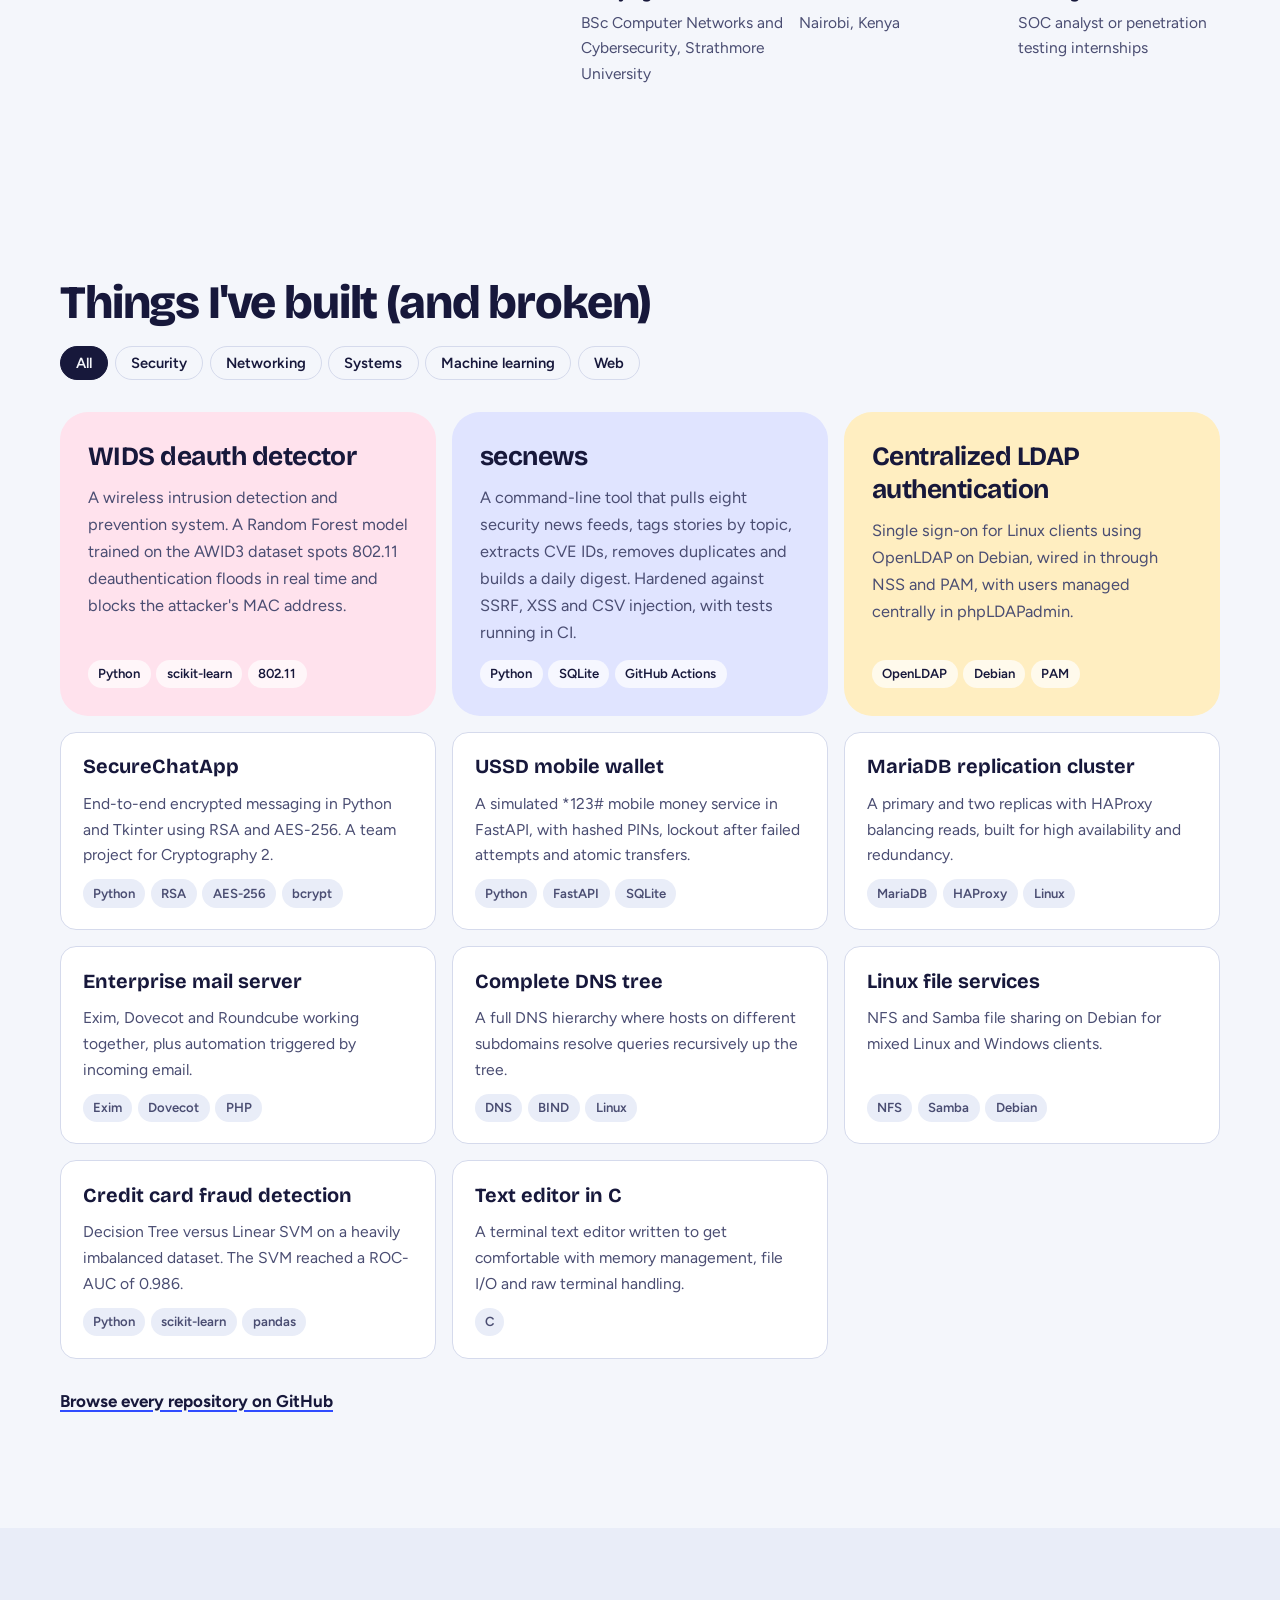
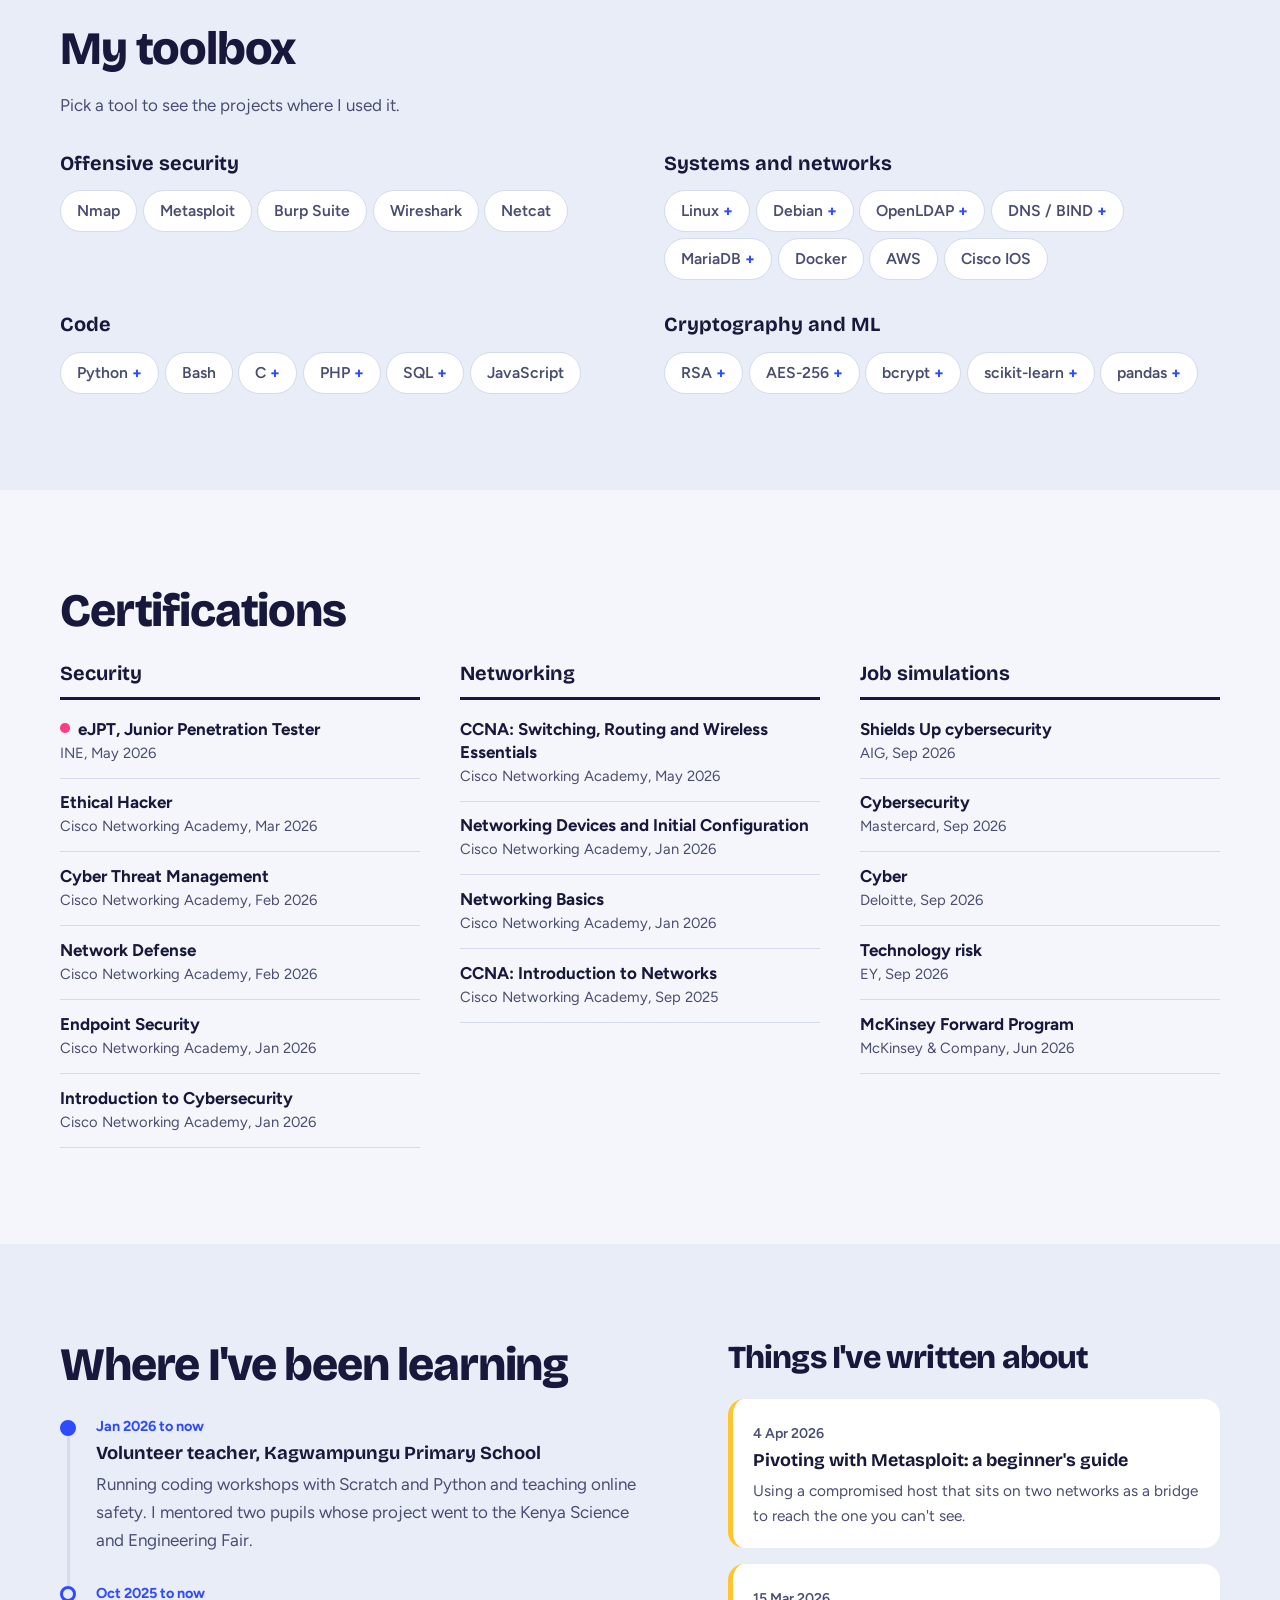
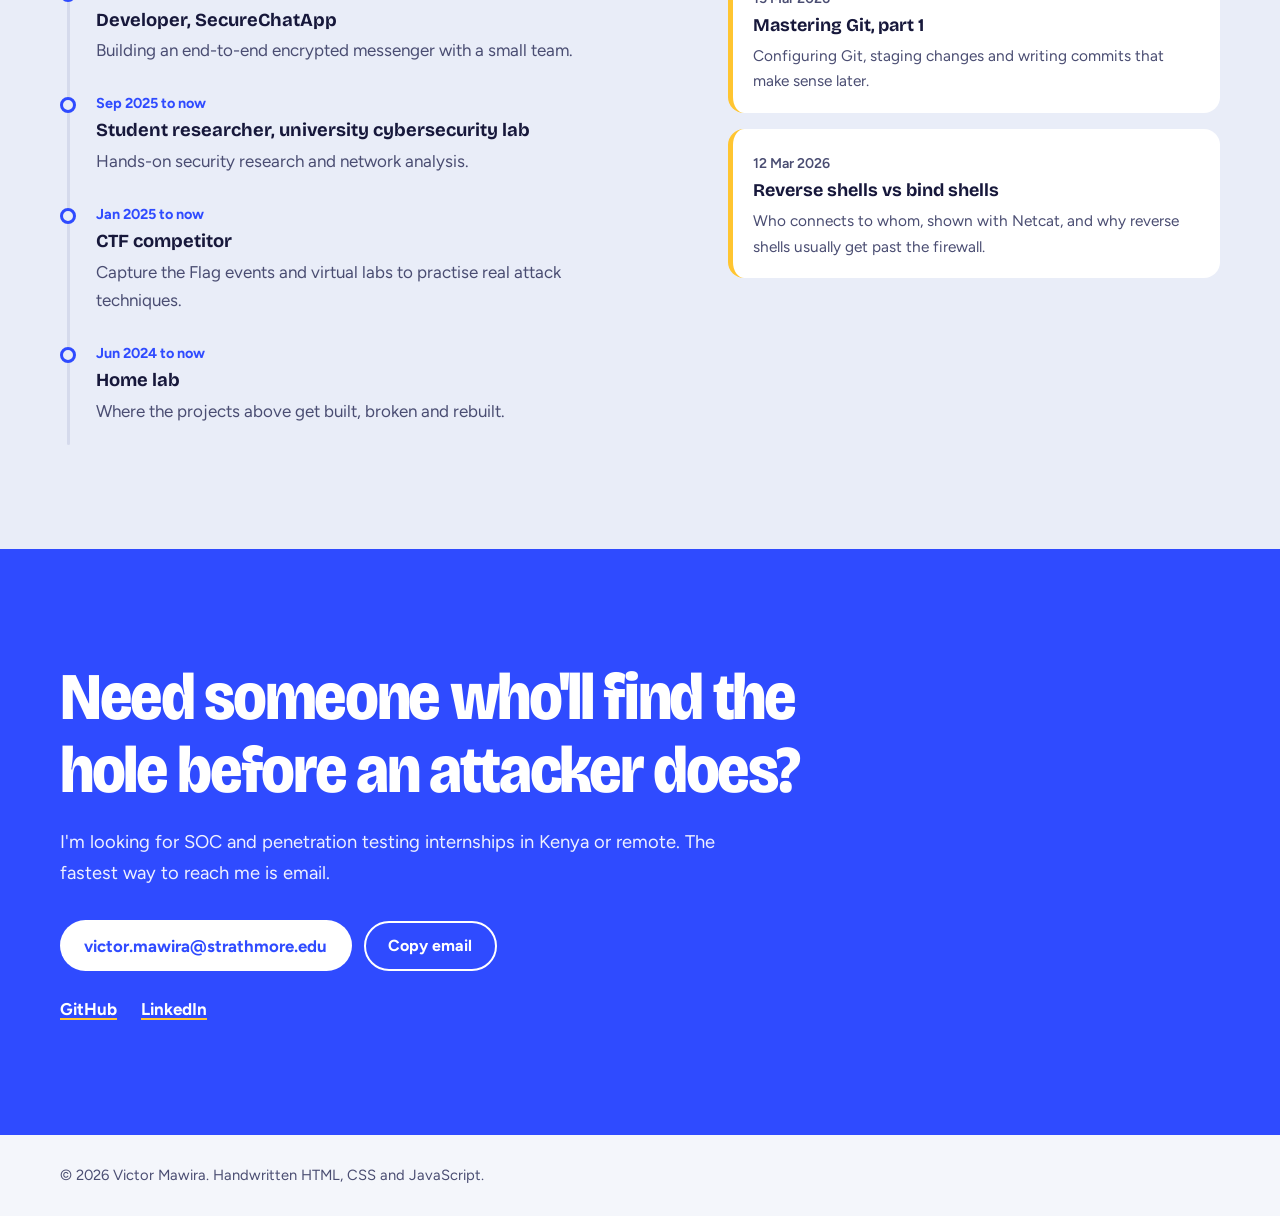
==== commit d5b3f72a: "Redesign portfolio with an interactive lab hero and livelier palette - Hero: a clickable lab network" ====
--- a/index.html
+++ b/index.html
@@ -1,28 +1,20 @@
 <!DOCTYPE html>
-<html lang="en" class="no-js" data-theme="dark">
+<html lang="en" class="no-js">
 <head>
   <meta charset="utf-8">
   <meta name="viewport" content="width=device-width, initial-scale=1">
-  <title>Victor Mawira — Cybersecurity Student and Aspiring Penetration Tester</title>
-  <meta name="description" content="Computer Networks and Cybersecurity student at Strathmore University. eJPT certified. CCNA. Building offensive security skills in Kenya.">
-  <link rel="canonical" href="https://mawiravictor.github.io/mawiravic.io/">
-  <meta name="theme-color" content="#0B0F14">
-
-  <!-- Open Graph -->
+  <title>Victor Mawira | Cybersecurity student and aspiring penetration tester</title>
+  <meta name="description" content="Computer Networks and Cybersecurity student at Strathmore University in Nairobi. eJPT certified, CCNA. I build networks, then break them. Open to SOC and pentest internships.">
+  <link rel="canonical" href="https://mawiravic.pages.dev/">
+  <meta name="theme-color" content="#F4F6FB" media="(prefers-color-scheme: light)">
+  <meta name="theme-color" content="#121433" media="(prefers-color-scheme: dark)">
+
   <meta property="og:type" content="website">
-  <meta property="og:title" content="Victor Mawira — Cybersecurity Student and Aspiring Penetration Tester">
-  <meta property="og:description" content="Computer Networks and Cybersecurity student at Strathmore University. eJPT certified. CCNA. Building offensive security skills in Kenya.">
-  <!-- TODO: add a 1200x630 image at assets/og-image.png (see README) -->
-  <meta property="og:image" content="https://mawiravictor.github.io/mawiravic.io/assets/og-image.png">
-  <meta property="og:url" content="https://mawiravictor.github.io/mawiravic.io/">
-
-  <!-- Twitter card -->
-  <meta name="twitter:card" content="summary_large_image">
-  <meta name="twitter:title" content="Victor Mawira — Cybersecurity Student and Aspiring Penetration Tester">
-  <meta name="twitter:description" content="Computer Networks and Cybersecurity student at Strathmore University. eJPT certified. CCNA. Building offensive security skills in Kenya.">
-  <meta name="twitter:image" content="https://mawiravictor.github.io/mawiravic.io/assets/og-image.png">
-
-  <!-- Set theme and JS flag before first paint (avoids flash) -->
+  <meta property="og:title" content="Victor Mawira | Cybersecurity student and aspiring penetration tester">
+  <meta property="og:description" content="eJPT certified, CCNA. I build networks, then break them. Open to SOC and pentest internships.">
+  <meta property="og:url" content="https://mawiravic.pages.dev/">
+  <meta name="twitter:card" content="summary">
+
   <script>
     (function () {
       var d = document.documentElement;
@@ -36,7 +28,7 @@
 
   <link rel="preconnect" href="https://fonts.googleapis.com">
   <link rel="preconnect" href="https://fonts.gstatic.com" crossorigin>
-  <link rel="stylesheet" href="https://fonts.googleapis.com/css2?family=Inter:wght@400;500;600;700&family=JetBrains+Mono:wght@400;500;700&display=swap">
+  <link rel="stylesheet" href="https://fonts.googleapis.com/css2?family=Bricolage+Grotesque:opsz,wdth,wght@12..96,75..100,400..800&family=Figtree:ital,wght@0,400;0,500;0,600;0,700;1,400&family=IBM+Plex+Mono:wght@400;500&display=swap">
   <link rel="stylesheet" href="styles.css">
 
   <script type="application/ld+json">
@@ -46,15 +38,12 @@
     "name": "Victor Mawira",
     "alternateName": "Mawira Victor",
     "jobTitle": "Cybersecurity Student and Aspiring Penetration Tester",
-    "url": "https://mawiravictor.github.io/mawiravic.io/",
+    "url": "https://mawiravic.pages.dev/",
     "email": "mailto:victor.mawira@strathmore.edu",
     "address": { "@type": "PostalAddress", "addressLocality": "Nairobi", "addressCountry": "KE" },
     "alumniOf": { "@type": "CollegeOrUniversity", "name": "Strathmore University" },
     "knowsAbout": ["Penetration Testing", "Network Security", "Ethical Hacking", "Cryptography", "Linux", "Networking", "Nmap", "Metasploit", "Burp Suite"],
-    "sameAs": [
-      "https://github.com/MawiraVictor",
-      "https://www.linkedin.com/in/victor-mawira"
-    ]
+    "sameAs": ["https://github.com/MawiraVictor", "https://www.linkedin.com/in/victor-mawira"]
   }
   </script>
 </head>
@@ -62,406 +51,321 @@
   <a class="skip-link" href="#main">Skip to content</a>
 
   <header class="site-header">
-    <div class="container header-inner">
-      <a class="brand" href="#home" aria-label="Victor Mawira — home">
-        <span class="brand-prompt" aria-hidden="true">&gt;_</span> mawira<span class="accent">.victor</span>
-      </a>
-      <nav class="primary-nav" aria-label="Primary">
+    <div class="wrap header-inner">
+      <a class="brand" href="#home">Victor Mawira</a>
+      <nav class="nav" aria-label="Primary">
         <ul>
-          <li><a href="#home">Home</a></li>
-          <li><a href="#about">About</a></li>
-          <li><a href="#projects">Projects</a></li>
-          <li><a href="#certifications">Certifications</a></li>
-          <li><a href="#blog">Blog</a></li>
-          <li><a href="#experience">Experience</a></li>
-          <li><a href="#contact">Contact</a></li>
+          <li><a href="#work">Projects</a></li>
+          <li><a href="#skills">Skills</a></li>
+          <li><a href="#certs">Certifications</a></li>
+          <li><a href="#journey">Experience</a></li>
+          <li><a class="nav-cta" href="#contact">Contact</a></li>
         </ul>
       </nav>
-      <button class="theme-toggle" id="theme-toggle" type="button" aria-label="Toggle light and dark theme" aria-pressed="false">
-        <span class="theme-icon" aria-hidden="true"></span>
-        <span class="theme-label">Theme</span>
+      <button class="theme-toggle" id="theme-toggle" type="button" aria-label="Switch to dark theme">
+        <svg viewBox="0 0 24 24" width="20" height="20" aria-hidden="true"><path class="sun" d="M12 7a5 5 0 1 0 0 10 5 5 0 0 0 0-10Zm0-5v3m0 14v3M4.2 4.2l2.1 2.1m11.4 11.4 2.1 2.1M2 12h3m14 0h3M4.2 19.8l2.1-2.1M17.7 6.3l2.1-2.1"/><path class="moon" d="M20 14.5A8 8 0 0 1 9.5 4a8 8 0 1 0 10.5 10.5Z"/></svg>
       </button>
     </div>
   </header>
 
   <main id="main">
 
-    <!-- HERO -->
+    <!-- HERO: the lab you can attack -->
     <section id="home" class="hero">
-      <div class="container hero-inner">
-        <!-- Replace this placeholder with a real photo: <img src="assets/profile.jpg" alt="Portrait of Victor Mawira" width="160" height="160"> -->
-        <div class="avatar" role="img" aria-label="Profile photo placeholder with initials VM">VM</div>
-        <div class="hero-text">
-          <p class="eyebrow mono">Nairobi, Kenya</p>
-          <h1>Mawira Victor</h1>
-          <p class="tagline">Aspiring Penetration Tester | eJPT Certified | CCNA | Network Security and Ethical Hacking | Strathmore University</p>
-          <div class="cta-row">
-            <a class="btn btn-primary" href="#projects">View Projects</a>
-            <a class="btn btn-secondary" href="resume.pdf" download>Download Resume</a>
-            <a class="btn btn-secondary" href="#contact">Contact</a>
-          </div>
-        </div>
+      <div class="wrap hero-grid">
+        <div class="hero-copy">
+          <p class="hello">Hi, I'm Victor. Cybersecurity student in Nairobi.</p>
+          <h1>I build networks, then break&nbsp;them.</h1>
+          <p class="intro">I study Computer Networks and Cybersecurity at Strathmore University, hold the eJPT and CCNA, and spend my evenings in a home lab finding the way in before someone else does.</p>
+          <div class="actions">
+            <a class="btn btn-solid" href="#work">See my projects</a>
+            <a class="btn btn-line" href="#contact">Get in touch</a>
+          </div>
+          <p class="availability"><span class="pulse" aria-hidden="true"></span>Open to SOC and penetration testing internships, in Kenya or remote</p>
+        </div>
+
+        <figure class="lab" aria-labelledby="lab-title">
+          <div class="lab-bar">
+            <p id="lab-title" class="lab-title">Try it: a small lab network</p>
+            <button class="lab-run" id="lab-run" type="button">Run the attack</button>
+          </div>
+          <svg class="topology" viewBox="0 0 600 360" role="img" aria-describedby="lab-step">
+            <g class="links">
+              <path id="l-kali-fw"  d="M80 180 L215 180"/>
+              <path id="l-fw-web"   d="M215 180 L355 85"/>
+              <path id="l-fw-mail"  d="M215 180 L355 275"/>
+              <path id="l-web-ldap" d="M355 85 L515 115"/>
+              <path id="l-web-db"   d="M355 85 L515 255"/>
+              <path id="l-ldap-db"  d="M515 115 L515 255"/>
+            </g>
+            <g class="packets" aria-hidden="true">
+              <circle r="4"><animateMotion dur="2.6s" repeatCount="indefinite"><mpath href="#l-kali-fw"/></animateMotion></circle>
+              <circle r="4"><animateMotion dur="3.4s" begin="1s" repeatCount="indefinite"><mpath href="#l-fw-mail"/></animateMotion></circle>
+              <circle r="4"><animateMotion dur="3s" begin=".4s" repeatCount="indefinite"><mpath href="#l-fw-web"/></animateMotion></circle>
+              <circle r="4"><animateMotion dur="3.8s" begin="1.6s" repeatCount="indefinite"><mpath href="#l-ldap-db"/></animateMotion></circle>
+            </g>
+            <g class="node attacker" data-node="kali" transform="translate(80 180)">
+              <circle r="30"/><text class="n-name" y="5">kali</text><text class="n-ip" y="50">10.10.14.7</text>
+            </g>
+            <g class="node" data-node="fw" transform="translate(215 180)">
+              <rect x="-30" y="-24" width="60" height="48" rx="12"/><text class="n-name" y="5">router</text><text class="n-ip" y="44">fw + NAT</text>
+            </g>
+            <g class="node" data-node="web" transform="translate(355 85)">
+              <circle r="30"/><text class="n-name" y="5">web</text><text class="n-ip" y="-40">172.16.5.10</text>
+            </g>
+            <g class="node" data-node="mail" transform="translate(355 275)">
+              <circle r="30"/><text class="n-name" y="5">mail</text><text class="n-ip" y="50">172.16.5.25</text>
+            </g>
+            <g class="node internal" data-node="ldap" transform="translate(515 115)">
+              <circle r="30"/><text class="n-name" y="5">ldap</text><text class="n-ip" y="-40">10.0.2.5</text>
+            </g>
+            <g class="node internal" data-node="db" transform="translate(515 255)">
+              <circle r="30"/><text class="n-name" y="5">db</text><text class="n-ip" y="50">10.0.2.20</text>
+            </g>
+          </svg>
+          <figcaption class="lab-step" id="lab-step" aria-live="polite">
+            <code class="cmd" id="lab-cmd">$ ping -c1 172.16.5.10</code>
+            <span id="lab-text">Six hosts, one way in. Press <b>Run the attack</b> to walk the path I practised for the eJPT.</span>
+          </figcaption>
+          <ol class="lab-progress" aria-hidden="true">
+            <li>Recon</li><li>Exploit</li><li>Pivot</li><li>Escalate</li>
+          </ol>
+        </figure>
+      </div>
+    </section>
+
+    <!-- eJPT result -->
+    <section class="score" aria-labelledby="score-title">
+      <div class="wrap score-grid">
+        <div class="score-head">
+          <p class="score-big"><span>82</span>%</p>
+          <h2 id="score-title">eJPT, passed May 2026</h2>
+          <p class="muted">INE Junior Penetration Tester. Credential 181881200, valid to May 2029.</p>
+        </div>
+        <ul class="bars">
+          <li style="--v:100"><span class="bar-label">Web app pentesting</span><span class="bar-val">100%</span><span class="bar" aria-hidden="true"></span></li>
+          <li style="--v:90"><span class="bar-label">Host and network pentesting</span><span class="bar-val">90%</span><span class="bar" aria-hidden="true"></span></li>
+          <li style="--v:80"><span class="bar-label">Host and network auditing</span><span class="bar-val">80%</span><span class="bar" aria-hidden="true"></span></li>
+          <li style="--v:72"><span class="bar-label">Assessment methodologies</span><span class="bar-val">72%</span><span class="bar" aria-hidden="true"></span></li>
+        </ul>
       </div>
     </section>
 
     <!-- ABOUT -->
-    <section id="about" class="section">
-      <div class="container">
-        <h2><span class="hash mono" aria-hidden="true">#</span> About</h2>
-        <p class="lead">I am a Computer Networks and Cybersecurity student at Strathmore University building practical offensive security skills. In 2026 I earned the eJPT (Junior Penetration Tester) certification, validating hands-on proficiency in reconnaissance, exploitation, privilege escalation, and network pivoting using Nmap, Metasploit, Burp Suite, and Linux.</p>
-        <p>I have completed cybersecurity job simulations with Deloitte, EY, Mastercard, and AIG, and hold Cisco Networking Academy credentials in Ethical Hacking, Network Defense, Cyber Threat Management, and CCNA Switching and Routing.</p>
-        <p>I am open to entry-level cybersecurity, SOC, or penetration testing internships in Kenya and remotely.</p>
-      </div>
-    </section>
-
-    <!-- TECH STACK -->
-    <section id="tech-stack" class="section">
-      <div class="container">
-        <h2><span class="hash mono" aria-hidden="true">#</span> Tech Stack</h2>
-        <p class="muted">Select a technology to filter the projects below by matching tag.</p>
-        <div class="stack-grid">
-          <div class="stack-group">
-            <h3>Languages</h3>
-            <ul class="chips">
-              <li><span class="chip" data-tag="python">Python</span></li>
-              <li><span class="chip" data-tag="c">C</span></li>
-              <li><span class="chip" data-tag="php">PHP</span></li>
-              <li><span class="chip" data-tag="bash">Bash</span></li>
-              <li><span class="chip" data-tag="javascript">JavaScript</span></li>
-            </ul>
-          </div>
-          <div class="stack-group">
-            <h3>Systems and Infrastructure</h3>
-            <ul class="chips">
-              <li><span class="chip" data-tag="linux">Linux</span></li>
-              <li><span class="chip" data-tag="ubuntu">Ubuntu</span></li>
-              <li><span class="chip" data-tag="debian">Debian</span></li>
-              <li><span class="chip" data-tag="docker">Docker</span></li>
-              <li><span class="chip" data-tag="kubernetes">Kubernetes</span></li>
-              <li><span class="chip" data-tag="aws">AWS</span></li>
-              <li><span class="chip" data-tag="nginx">Nginx</span></li>
-              <li><span class="chip" data-tag="apache">Apache</span></li>
-            </ul>
-          </div>
-          <div class="stack-group">
-            <h3>Monitoring</h3>
-            <ul class="chips">
-              <li><span class="chip" data-tag="nagios">Nagios</span></li>
-            </ul>
-          </div>
-          <div class="stack-group">
-            <h3>Databases</h3>
-            <ul class="chips">
-              <li><span class="chip" data-tag="mysql">MySQL</span></li>
-              <li><span class="chip" data-tag="mariadb">MariaDB</span></li>
-            </ul>
-          </div>
-          <div class="stack-group">
-            <h3>Version Control</h3>
-            <ul class="chips">
-              <li><span class="chip" data-tag="git">Git</span></li>
-              <li><span class="chip" data-tag="github">GitHub</span></li>
-            </ul>
-          </div>
-          <div class="stack-group">
-            <h3>Static Site Generation</h3>
-            <ul class="chips">
-              <li><span class="chip" data-tag="hugo">Hugo</span></li>
-            </ul>
-          </div>
-          <div class="stack-group">
-            <h3>Networking and Security Tools</h3>
-            <ul class="chips">
-              <li><span class="chip" data-tag="nmap">Nmap</span></li>
-              <li><span class="chip" data-tag="metasploit">Metasploit</span></li>
-              <li><span class="chip" data-tag="burp suite">Burp Suite</span></li>
-              <li><span class="chip" data-tag="netcat">Netcat</span></li>
-              <li><span class="chip" data-tag="wireshark">Wireshark</span></li>
-            </ul>
-          </div>
-          <div class="stack-group">
-            <h3>Cryptography</h3>
-            <ul class="chips">
-              <li><span class="chip" data-tag="bcrypt">bcrypt</span></li>
-              <li><span class="chip" data-tag="pycryptodome">pycryptodome</span></li>
-              <li><span class="chip" data-tag="rsa">RSA</span></li>
-              <li><span class="chip" data-tag="aes-256">AES-256</span></li>
-            </ul>
-          </div>
-        </div>
+    <section id="about" class="block">
+      <div class="wrap about-grid">
+        <h2 class="block-title">A little about me</h2>
+        <div class="prose">
+          <p class="lead">I like understanding a system well enough to set it up properly, and then well enough to see exactly how it fails.</p>
+          <p>Most of my projects start as infrastructure: LDAP single sign-on, mail servers, replicated databases, a full DNS tree. Then I turn around and attack them. The eJPT confirmed the offensive side, with recon, exploitation, privilege escalation and pivoting using Nmap, Metasploit, Burp Suite and plenty of Linux.</p>
+          <p>I've also completed cybersecurity job simulations with Deloitte, EY, Mastercard and AIG, and I teach coding and online safety to primary school pupils as a volunteer.</p>
+        </div>
+        <dl class="facts">
+          <div><dt>Studying</dt><dd>BSc Computer Networks and Cybersecurity, Strathmore University</dd></div>
+          <div><dt>Based in</dt><dd>Nairobi, Kenya</dd></div>
+          <div><dt>Looking for</dt><dd>SOC analyst or penetration testing internships</dd></div>
+        </dl>
       </div>
     </section>
 
     <!-- PROJECTS -->
-    <section id="projects" class="section">
-      <div class="container">
-        <h2><span class="hash mono" aria-hidden="true">#</span> Featured Projects</h2>
-
-        <div class="filters" role="group" aria-label="Filter projects by category" data-filter-target="projects">
-          <button type="button" class="filter-btn is-active" data-filter="all" aria-pressed="true">All</button>
-          <button type="button" class="filter-btn" data-filter="ml" aria-pressed="false">Machine Learning</button>
-          <button type="button" class="filter-btn" data-filter="networking" aria-pressed="false">Networking</button>
-          <button type="button" class="filter-btn" data-filter="security" aria-pressed="false">Security</button>
-          <button type="button" class="filter-btn" data-filter="systems" aria-pressed="false">Systems</button>
-          <button type="button" class="filter-btn" data-filter="web" aria-pressed="false">Web</button>
-        </div>
-        <p class="tag-status" id="tag-status" hidden>
-          Filtering by tag: <strong class="mono" id="tag-status-name"></strong>
-          <button type="button" class="link-btn" id="tag-clear">Clear tag</button>
-        </p>
+    <section id="work" class="block">
+      <div class="wrap">
+        <div class="block-head">
+          <h2 class="block-title">Things I've built (and broken)</h2>
+          <div class="filters" role="group" aria-label="Filter projects by category" id="project-filters">
+            <button type="button" class="chip-btn is-active" data-filter="all" aria-pressed="true">All</button>
+            <button type="button" class="chip-btn" data-filter="security" aria-pressed="false">Security</button>
+            <button type="button" class="chip-btn" data-filter="networking" aria-pressed="false">Networking</button>
+            <button type="button" class="chip-btn" data-filter="systems" aria-pressed="false">Systems</button>
+            <button type="button" class="chip-btn" data-filter="ml" aria-pressed="false">Machine learning</button>
+            <button type="button" class="chip-btn" data-filter="web" aria-pressed="false">Web</button>
+          </div>
+        </div>
+        <p class="tag-status" id="tag-status" hidden>Showing projects that use <strong id="tag-status-name"></strong>. <button type="button" class="link-btn" id="tag-clear">Show all</button></p>
         <p class="sr-only" id="projects-live" aria-live="polite"></p>
 
-        <ul class="card-grid" id="project-list">
-
-          <li class="card project" data-cat="security systems" data-tags="python sql bcrypt pycryptodome rsa aes-256 tkinter">
-            <h3>SecureChatApp</h3>
-            <p>A real-time messaging platform that implements end-to-end encryption using standard cryptographic protocols. Built with Python and Tkinter, providing secure communication channels between users.</p>
-            <p class="note">This is a fork of kakeetopius/SecureChatApp. End-of-semester project for Cryptography 2.</p>
-            <ul class="tags">
-              <li data-tag="python">Python</li><li data-tag="sql">SQL</li><li data-tag="bcrypt">bcrypt</li><li data-tag="pycryptodome">pycryptodome</li><li data-tag="rsa">RSA</li><li data-tag="aes-256">AES-256</li><li data-tag="tkinter">Tkinter</li>
-            </ul>
-            <a class="card-link" href="https://github.com/MawiraVictor/SecureChatApp" rel="noopener">View on GitHub <span aria-hidden="true">&rarr;</span><span class="sr-only"> (SecureChatApp)</span></a>
-          </li>
-
-          <li class="card project" data-cat="ml security" data-tags="python pandas scikit-learn matplotlib jupyter">
-            <h3>Credit Card Fraud Detection with Decision Trees and SVM</h3>
-            <p>A machine learning project that builds and compares a Decision Tree classifier and a Linear SVM to detect fraudulent credit card transactions on a highly imbalanced dataset. The SVM achieved a higher ROC-AUC (0.986 vs 0.939); the Decision Tree improved after feature selection to six features (V3, V10, V12, V14, V16, V17).</p>
-            <ul class="tags">
-              <li data-tag="python">Python</li><li data-tag="pandas">pandas</li><li data-tag="scikit-learn">scikit-learn</li><li data-tag="matplotlib">matplotlib</li><li data-tag="jupyter">Jupyter</li>
-            </ul>
-            <a class="card-link" href="https://github.com/MawiraVictor/Credit-Card-Fraud-Detection-with-Decision-Trees-and-SVM" rel="noopener">View on GitHub <span aria-hidden="true">&rarr;</span><span class="sr-only"> (Credit Card Fraud Detection)</span></a>
-          </li>
-
-          <li class="card project" data-cat="security systems networking" data-tags="openldap debian nss pam phpldapadmin">
-            <h3>Centralized LDAP Authentication</h3>
-            <p>Centralized Identity and Access Management using OpenLDAP on Debian. Integrates NSS and PAM for seamless Linux client authentication and centralizes user management via phpLDAPadmin.</p>
-            <ul class="tags">
-              <li data-tag="openldap">OpenLDAP</li><li data-tag="debian">Debian</li><li data-tag="nss">NSS</li><li data-tag="pam">PAM</li><li data-tag="phpldapadmin">phpLDAPadmin</li>
-            </ul>
-            <a class="card-link" href="https://github.com/MawiraVictor/Centralized-LDAP-Authentication" rel="noopener">View on GitHub <span aria-hidden="true">&rarr;</span><span class="sr-only"> (Centralized LDAP Authentication)</span></a>
-          </li>
-
-          <li class="card project" data-cat="systems" data-tags="mariadb shell linux">
-            <h3>MariaDB Replication Cluster</h3>
-            <p>A multi-node MariaDB replication cluster demonstrating high availability and data redundancy.</p>
-            <ul class="tags">
-              <li data-tag="mariadb">MariaDB</li><li data-tag="shell">Shell</li><li data-tag="linux">Linux</li>
-            </ul>
-            <a class="card-link" href="https://github.com/MawiraVictor/MariaDB-Replication-Cluster" rel="noopener">View on GitHub <span aria-hidden="true">&rarr;</span><span class="sr-only"> (MariaDB Replication Cluster)</span></a>
-          </li>
-
-          <li class="card project" data-cat="networking systems" data-tags="linux dns bind">
-            <h3>Complete DNS Tree</h3>
-            <p>Full DNS configuration tree with computers on different subdomains resolving queries recursively up the hierarchy.</p>
-            <ul class="tags">
-              <li data-tag="linux">Linux</li><li data-tag="dns">DNS</li><li data-tag="bind">BIND</li>
-            </ul>
-            <a class="card-link" href="https://github.com/MawiraVictor/Complete-DNS-tree" rel="noopener">View on GitHub <span aria-hidden="true">&rarr;</span><span class="sr-only"> (Complete DNS Tree)</span></a>
-          </li>
-
-          <li class="card project" data-cat="systems web" data-tags="exim dovecot roundcube php">
-            <h3>Enterprise Mail Server Suite</h3>
-            <p>Complete mail server setup with Exim, Dovecot, Roundcube, and email-based automation.</p>
-            <ul class="tags">
-              <li data-tag="exim">Exim</li><li data-tag="dovecot">Dovecot</li><li data-tag="roundcube">Roundcube</li><li data-tag="php">PHP</li>
-            </ul>
-            <a class="card-link" href="https://github.com/MawiraVictor/Enterprise-Mail-Server-Suite" rel="noopener">View on GitHub <span aria-hidden="true">&rarr;</span><span class="sr-only"> (Enterprise Mail Server Suite)</span></a>
-          </li>
-
-          <li class="card project" data-cat="systems networking" data-tags="nfs samba debian">
-            <h3>Linux Infrastructure File Services</h3>
-            <p>NFS and Samba file sharing configuration on Debian.</p>
-            <ul class="tags">
-              <li data-tag="nfs">NFS</li><li data-tag="samba">Samba</li><li data-tag="debian">Debian</li>
-            </ul>
-            <a class="card-link" href="https://github.com/MawiraVictor/Linux-Infrastructure-File-Services" rel="noopener">View on GitHub <span aria-hidden="true">&rarr;</span><span class="sr-only"> (Linux Infrastructure File Services)</span></a>
-          </li>
-
-          <li class="card project" data-cat="ml" data-tags="python scikit-learn jupyter">
-            <h3>Multi-class Classification</h3>
-            <p>Educational repository implementing multi-class classification with logistic regression using One-vs-All and One-vs-One strategies on the Obesity Risk dataset.</p>
-            <ul class="tags">
-              <li data-tag="python">Python</li><li data-tag="scikit-learn">scikit-learn</li><li data-tag="jupyter">Jupyter</li>
-            </ul>
-            <a class="card-link" href="https://github.com/MawiraVictor/Multi-class-Classification" rel="noopener">View on GitHub <span aria-hidden="true">&rarr;</span><span class="sr-only"> (Multi-class Classification)</span></a>
-          </li>
-
-          <li class="card project" data-cat="systems" data-tags="c">
-            <h3>Text Editor in C</h3>
-            <p>A text editor written in C to practice core C concepts such as memory management, file I/O, and terminal handling.</p>
-            <ul class="tags">
-              <li data-tag="c">C</li>
-            </ul>
-            <a class="card-link" href="https://github.com/MawiraVictor/Text-editor" rel="noopener">View on GitHub <span aria-hidden="true">&rarr;</span><span class="sr-only"> (Text Editor in C)</span></a>
-          </li>
-
-          <li class="card project" data-cat="systems" data-tags="c">
-            <h3>Banking Management System</h3>
-            <p>A virtual banking management system to view and manage transactions, verify account details, and browse bank information.</p>
-            <ul class="tags">
-              <li data-tag="c">C</li>
-            </ul>
-            <a class="card-link" href="https://github.com/MawiraVictor/Banking-management-system" rel="noopener">View on GitHub <span aria-hidden="true">&rarr;</span><span class="sr-only"> (Banking Management System)</span></a>
+        <ul class="projects" id="project-list">
+          <li class="project feature tone-pink" data-cat="security ml networking" data-tags="python scikit-learn wireless">
+            <h3><a href="https://github.com/MawiraVictor/WIDS-ML-Deauth-Detector" rel="noopener">WIDS deauth detector</a></h3>
+            <p>A wireless intrusion detection and prevention system. A Random Forest model trained on the AWID3 dataset spots 802.11 deauthentication floods in real time and blocks the attacker's MAC address.</p>
+            <ul class="tags"><li data-tag="python">Python</li><li data-tag="scikit-learn">scikit-learn</li><li data-tag="wireless">802.11</li></ul>
+          </li>
+          <li class="project feature tone-blue" data-cat="security web" data-tags="python sqlite github-actions">
+            <h3><a href="https://github.com/MawiraVictor/security-news-scraper-project" rel="noopener">secnews</a></h3>
+            <p>A command-line tool that pulls eight security news feeds, tags stories by topic, extracts CVE IDs, removes duplicates and builds a daily digest. Hardened against SSRF, XSS and CSV injection, with tests running in CI.</p>
+            <ul class="tags"><li data-tag="python">Python</li><li data-tag="sqlite">SQLite</li><li data-tag="github-actions">GitHub Actions</li></ul>
+          </li>
+          <li class="project feature tone-yellow" data-cat="security systems networking" data-tags="openldap debian nss pam linux">
+            <h3><a href="https://github.com/MawiraVictor/Centralized-LDAP-Authentication" rel="noopener">Centralized LDAP authentication</a></h3>
+            <p>Single sign-on for Linux clients using OpenLDAP on Debian, wired in through NSS and PAM, with users managed centrally in phpLDAPadmin.</p>
+            <ul class="tags"><li data-tag="openldap">OpenLDAP</li><li data-tag="debian">Debian</li><li data-tag="pam">PAM</li></ul>
+          </li>
+
+          <li class="project" data-cat="security systems" data-tags="python sql bcrypt pycryptodome rsa aes-256">
+            <h3><a href="https://github.com/MawiraVictor/SecureChatApp" rel="noopener">SecureChatApp</a></h3>
+            <p>End-to-end encrypted messaging in Python and Tkinter using RSA and AES-256. A team project for Cryptography 2.</p>
+            <ul class="tags"><li data-tag="python">Python</li><li data-tag="rsa">RSA</li><li data-tag="aes-256">AES-256</li><li data-tag="bcrypt">bcrypt</li></ul>
+          </li>
+          <li class="project" data-cat="web security" data-tags="python fastapi sqlite">
+            <h3><a href="https://github.com/MawiraVictor/USSD-Based-Mobile-wallet-Simulation" rel="noopener">USSD mobile wallet</a></h3>
+            <p>A simulated *123# mobile money service in FastAPI, with hashed PINs, lockout after failed attempts and atomic transfers.</p>
+            <ul class="tags"><li data-tag="python">Python</li><li data-tag="fastapi">FastAPI</li><li data-tag="sqlite">SQLite</li></ul>
+          </li>
+          <li class="project" data-cat="systems" data-tags="mariadb haproxy linux">
+            <h3><a href="https://github.com/MawiraVictor/MariaDB-Replication-Cluster" rel="noopener">MariaDB replication cluster</a></h3>
+            <p>A primary and two replicas with HAProxy balancing reads, built for high availability and redundancy.</p>
+            <ul class="tags"><li data-tag="mariadb">MariaDB</li><li data-tag="haproxy">HAProxy</li><li data-tag="linux">Linux</li></ul>
+          </li>
+          <li class="project" data-cat="systems web" data-tags="exim dovecot roundcube php linux">
+            <h3><a href="https://github.com/MawiraVictor/Enterprise-Mail-Server-Suite" rel="noopener">Enterprise mail server</a></h3>
+            <p>Exim, Dovecot and Roundcube working together, plus automation triggered by incoming email.</p>
+            <ul class="tags"><li data-tag="exim">Exim</li><li data-tag="dovecot">Dovecot</li><li data-tag="php">PHP</li></ul>
+          </li>
+          <li class="project" data-cat="networking systems" data-tags="linux dns bind">
+            <h3><a href="https://github.com/MawiraVictor/Complete-DNS-tree" rel="noopener">Complete DNS tree</a></h3>
+            <p>A full DNS hierarchy where hosts on different subdomains resolve queries recursively up the tree.</p>
+            <ul class="tags"><li data-tag="dns">DNS</li><li data-tag="bind">BIND</li><li data-tag="linux">Linux</li></ul>
+          </li>
+          <li class="project" data-cat="systems networking" data-tags="nfs samba debian linux">
+            <h3><a href="https://github.com/MawiraVictor/Linux-Infrastructure-File-Services" rel="noopener">Linux file services</a></h3>
+            <p>NFS and Samba file sharing on Debian for mixed Linux and Windows clients.</p>
+            <ul class="tags"><li data-tag="nfs">NFS</li><li data-tag="samba">Samba</li><li data-tag="debian">Debian</li></ul>
+          </li>
+          <li class="project" data-cat="ml security" data-tags="python scikit-learn pandas">
+            <h3><a href="https://github.com/MawiraVictor/Credit-Card-Fraud-Detection-with-Decision-Trees-and-SVM" rel="noopener">Credit card fraud detection</a></h3>
+            <p>Decision Tree versus Linear SVM on a heavily imbalanced dataset. The SVM reached a ROC-AUC of 0.986.</p>
+            <ul class="tags"><li data-tag="python">Python</li><li data-tag="scikit-learn">scikit-learn</li><li data-tag="pandas">pandas</li></ul>
+          </li>
+          <li class="project" data-cat="systems" data-tags="c">
+            <h3><a href="https://github.com/MawiraVictor/Text-editor" rel="noopener">Text editor in C</a></h3>
+            <p>A terminal text editor written to get comfortable with memory management, file I/O and raw terminal handling.</p>
+            <ul class="tags"><li data-tag="c">C</li></ul>
           </li>
         </ul>
-        <p class="empty" id="projects-empty" hidden>No projects match this filter yet.</p>
-
-        <p class="more"><a href="https://github.com/MawiraVictor?tab=repositories" rel="noopener">Browse all repositories on GitHub <span aria-hidden="true">&rarr;</span></a></p>
+        <p class="empty" id="projects-empty" hidden>Nothing here matches that filter. <button type="button" class="link-btn" data-reset>Show all projects</button></p>
+        <p class="more"><a href="https://github.com/MawiraVictor?tab=repositories" rel="noopener">Browse every repository on GitHub</a></p>
+      </div>
+    </section>
+
+    <!-- SKILLS -->
+    <section id="skills" class="block block-tint">
+      <div class="wrap">
+        <h2 class="block-title">My toolbox</h2>
+        <p class="muted">Pick a tool to see the projects where I used it.</p>
+        <div class="skill-groups">
+          <div class="skill-group">
+            <h3>Offensive security</h3>
+            <ul class="tags big">
+              <li data-tag="nmap">Nmap</li><li data-tag="metasploit">Metasploit</li><li data-tag="burp">Burp Suite</li><li data-tag="wireshark">Wireshark</li><li data-tag="netcat">Netcat</li>
+            </ul>
+          </div>
+          <div class="skill-group">
+            <h3>Systems and networks</h3>
+            <ul class="tags big">
+              <li data-tag="linux">Linux</li><li data-tag="debian">Debian</li><li data-tag="openldap">OpenLDAP</li><li data-tag="dns">DNS / BIND</li><li data-tag="mariadb">MariaDB</li><li data-tag="docker">Docker</li><li data-tag="aws">AWS</li><li data-tag="cisco">Cisco IOS</li>
+            </ul>
+          </div>
+          <div class="skill-group">
+            <h3>Code</h3>
+            <ul class="tags big">
+              <li data-tag="python">Python</li><li data-tag="bash">Bash</li><li data-tag="c">C</li><li data-tag="php">PHP</li><li data-tag="sql">SQL</li><li data-tag="javascript">JavaScript</li>
+            </ul>
+          </div>
+          <div class="skill-group">
+            <h3>Cryptography and ML</h3>
+            <ul class="tags big">
+              <li data-tag="rsa">RSA</li><li data-tag="aes-256">AES-256</li><li data-tag="bcrypt">bcrypt</li><li data-tag="scikit-learn">scikit-learn</li><li data-tag="pandas">pandas</li>
+            </ul>
+          </div>
+        </div>
       </div>
     </section>
 
     <!-- CERTIFICATIONS -->
-    <section id="certifications" class="section">
-      <div class="container">
-        <h2><span class="hash mono" aria-hidden="true">#</span> Certifications</h2>
-
-        <div class="filters" role="group" aria-label="Filter certifications by category" data-filter-target="certs">
-          <button type="button" class="filter-btn is-active" data-filter="all" aria-pressed="true">All</button>
-          <button type="button" class="filter-btn" data-filter="security" aria-pressed="false">Security</button>
-          <button type="button" class="filter-btn" data-filter="networking" aria-pressed="false">Networking</button>
-          <button type="button" class="filter-btn" data-filter="professional" aria-pressed="false">Professional</button>
-        </div>
-
-        <div class="cert-group" data-cat="security">
-          <h3>Security and Penetration Testing</h3>
-          <ul class="cert-list">
-            <li class="card cert cert-featured">
-              <h4>eJPT (Junior Penetration Tester)</h4>
-              <p class="meta mono">INE &middot; May 2026 (expires May 2029) &middot; Credential ID 181881200</p>
-              <p>Passed with 82 percent. Domains: Web App Pentesting (100 percent), Host and Network Pentesting (90 percent), Host and Network Auditing (80 percent), Assessment Methodologies (72 percent). Tools: Nmap, Metasploit, Burp Suite, Linux.</p>
-            </li>
-            <li class="card cert"><h4>AIG Shields Up Cybersecurity Job Simulation</h4><p class="meta mono">AIG &middot; Sep 2026</p></li>
-            <li class="card cert"><h4>Mastercard Cybersecurity Job Simulation</h4><p class="meta mono">Mastercard &middot; Sep 2026</p></li>
-            <li class="card cert"><h4>Deloitte Cyber Job Simulation</h4><p class="meta mono">Deloitte &middot; Sep 2026</p></li>
-            <li class="card cert"><h4>EY Technology Risk Virtual Job Simulation</h4><p class="meta mono">EY &middot; Sep 2026</p></li>
-            <li class="card cert"><h4>Cisco: Certified Ethical Hacker</h4><p class="meta mono">Cisco Networking Academy &middot; Mar 2026</p></li>
-            <li class="card cert"><h4>Cyber Threat Management</h4><p class="meta mono">Cisco Networking Academy &middot; Feb 2026</p></li>
-            <li class="card cert"><h4>Network Defense</h4><p class="meta mono">Cisco Networking Academy &middot; Feb 2026</p></li>
-            <li class="card cert"><h4>Endpoint Security</h4><p class="meta mono">Cisco Networking Academy &middot; Jan 2026</p></li>
-            <li class="card cert"><h4>Introduction to Cybersecurity</h4><p class="meta mono">Cisco Networking Academy &middot; Jan 2026</p></li>
+    <section id="certs" class="block">
+      <div class="wrap">
+        <h2 class="block-title">Certifications</h2>
+        <div class="cert-cols">
+          <div>
+            <h3>Security</h3>
+            <ul class="cert-list">
+              <li><strong>eJPT, Junior Penetration Tester</strong><span>INE, May 2026</span></li>
+              <li><strong>Ethical Hacker</strong><span>Cisco Networking Academy, Mar 2026</span></li>
+              <li><strong>Cyber Threat Management</strong><span>Cisco Networking Academy, Feb 2026</span></li>
+              <li><strong>Network Defense</strong><span>Cisco Networking Academy, Feb 2026</span></li>
+              <li><strong>Endpoint Security</strong><span>Cisco Networking Academy, Jan 2026</span></li>
+              <li><strong>Introduction to Cybersecurity</strong><span>Cisco Networking Academy, Jan 2026</span></li>
+            </ul>
+          </div>
+          <div>
+            <h3>Networking</h3>
+            <ul class="cert-list">
+              <li><strong>CCNA: Switching, Routing and Wireless Essentials</strong><span>Cisco Networking Academy, May 2026</span></li>
+              <li><strong>Networking Devices and Initial Configuration</strong><span>Cisco Networking Academy, Jan 2026</span></li>
+              <li><strong>Networking Basics</strong><span>Cisco Networking Academy, Jan 2026</span></li>
+              <li><strong>CCNA: Introduction to Networks</strong><span>Cisco Networking Academy, Sep 2025</span></li>
+            </ul>
+          </div>
+          <div>
+            <h3>Job simulations</h3>
+            <ul class="cert-list">
+              <li><strong>Shields Up cybersecurity</strong><span>AIG, Sep 2026</span></li>
+              <li><strong>Cybersecurity</strong><span>Mastercard, Sep 2026</span></li>
+              <li><strong>Cyber</strong><span>Deloitte, Sep 2026</span></li>
+              <li><strong>Technology risk</strong><span>EY, Sep 2026</span></li>
+              <li><strong>McKinsey Forward Program</strong><span>McKinsey &amp; Company, Jun 2026</span></li>
+            </ul>
+          </div>
+        </div>
+      </div>
+    </section>
+
+    <!-- EXPERIENCE -->
+    <section id="journey" class="block block-tint">
+      <div class="wrap journey-grid">
+        <div>
+          <h2 class="block-title">Where I've been learning</h2>
+          <ol class="timeline">
+            <li><p class="when">Jan 2026 to now</p><h3>Volunteer teacher, Kagwampungu Primary School</h3><p>Running coding workshops with Scratch and Python and teaching online safety. I mentored two pupils whose project went to the Kenya Science and Engineering Fair.</p></li>
+            <li><p class="when">Oct 2025 to now</p><h3>Developer, SecureChatApp</h3><p>Building an end-to-end encrypted messenger with a small team.</p></li>
+            <li><p class="when">Sep 2025 to now</p><h3>Student researcher, university cybersecurity lab</h3><p>Hands-on security research and network analysis.</p></li>
+            <li><p class="when">Jan 2025 to now</p><h3>CTF competitor</h3><p>Capture the Flag events and virtual labs to practise real attack techniques.</p></li>
+            <li><p class="when">Jun 2024 to now</p><h3>Home lab</h3><p>Where the projects above get built, broken and rebuilt.</p></li>
+          </ol>
+        </div>
+        <aside class="writing">
+          <h2 class="block-title">Things I've written about</h2>
+          <ul class="posts">
+            <li><time datetime="2026-04-04">4 Apr 2026</time><h3>Pivoting with Metasploit: a beginner's guide</h3><p>Using a compromised host that sits on two networks as a bridge to reach the one you can't see.</p></li>
+            <li><time datetime="2026-03-15">15 Mar 2026</time><h3>Mastering Git, part 1</h3><p>Configuring Git, staging changes and writing commits that make sense later.</p></li>
+            <li><time datetime="2026-03-12">12 Mar 2026</time><h3>Reverse shells vs bind shells</h3><p>Who connects to whom, shown with Netcat, and why reverse shells usually get past the firewall.</p></li>
           </ul>
-        </div>
-
-        <div class="cert-group" data-cat="networking">
-          <h3>Networking</h3>
-          <ul class="cert-list">
-            <li class="card cert"><h4>CCNA: Switching, Routing, and Wireless Essentials</h4><p class="meta mono">Cisco Networking Academy &middot; May 2026</p></li>
-            <li class="card cert"><h4>Networking Devices and Initial Configuration</h4><p class="meta mono">Cisco Networking Academy &middot; Jan 2026</p></li>
-            <li class="card cert"><h4>Networking Basics</h4><p class="meta mono">Cisco Networking Academy &middot; Jan 2026</p></li>
-            <li class="card cert"><h4>CCNA: Introduction to Networks</h4><p class="meta mono">Cisco Networking Academy &middot; Sep 2025</p></li>
-          </ul>
-        </div>
-
-        <div class="cert-group" data-cat="professional">
-          <h3>Professional Skills</h3>
-          <ul class="cert-list">
-            <li class="card cert"><h4>McKinsey Forward Program</h4><p class="meta mono">McKinsey and Company &middot; Jun 2026</p></li>
-          </ul>
-        </div>
-      </div>
-    </section>
-
-    <!-- BLOG -->
-    <section id="blog" class="section">
-      <div class="container">
-        <h2><span class="hash mono" aria-hidden="true">#</span> Blog</h2>
-        <ul class="blog-list">
-          <li class="card post">
-            <p class="meta mono"><time datetime="2026-04-04">April 4, 2026</time></p>
-            <h3><!-- TODO: replace "#" with the real post URL --><a href="#">Pivoting with Metasploit: A Beginner's Guide to Network Pivoting</a></h3>
-            <p>For pivoting to work, the compromised host must be connected to two or more networks. The compromised machine acts as a bridge between you and your target.</p>
-          </li>
-          <li class="card post">
-            <p class="meta mono"><time datetime="2026-03-15">March 15, 2026</time></p>
-            <h3><!-- TODO: replace "#" with the real post URL --><a href="#">Mastering Git: What I Learned (Part 1)</a></h3>
-            <p>An introductory guide outlining Git as an essential version control system for tracking project history and enabling collaboration. Covers configuring user details, managing file states through staging, and creating snapshots with commit messages.</p>
-          </li>
-          <li class="card post">
-            <p class="meta mono"><time datetime="2026-03-12">March 12, 2026</time></p>
-            <h3><!-- TODO: replace "#" with the real post URL --><a href="#">Reverse Shells vs. Bind Shells</a></h3>
-            <p>Explains the fundamental differences between bind and reverse shells in cybersecurity, using Netcat as the primary example. Bind shells require the attacker to connect to a listening port on the victim; reverse shells force the victim to initiate the connection to the attacker. Reverse shells are preferred for bypassing modern firewall controls.</p>
-          </li>
+        </aside>
+      </div>
+    </section>
+
+    <!-- CONTACT -->
+    <section id="contact" class="contact">
+      <div class="wrap">
+        <h2>Need someone who'll find the hole before an attacker does?</h2>
+        <p>I'm looking for SOC and penetration testing internships in Kenya or remote. The fastest way to reach me is email.</p>
+        <div class="contact-row">
+          <a class="btn btn-light" id="email-link" href="mailto:victor.mawira@strathmore.edu">victor.mawira@strathmore.edu</a>
+          <button type="button" class="btn btn-ghost" id="copy-email" hidden>Copy email</button>
+          <span class="copy-status" id="copy-status" role="status" aria-live="polite"></span>
+        </div>
+        <ul class="socials">
+          <li><a href="https://github.com/MawiraVictor" rel="noopener">GitHub</a></li>
+          <li><a href="https://www.linkedin.com/in/victor-mawira" rel="noopener">LinkedIn</a></li>
         </ul>
       </div>
     </section>
-
-    <!-- EXPERIENCE -->
-    <section id="experience" class="section">
-      <div class="container">
-        <h2><span class="hash mono" aria-hidden="true">#</span> Experience</h2>
-        <ol class="timeline">
-          <li>
-            <h3>Student Researcher <span class="at">— University Cybersecurity Lab</span></h3>
-            <p class="meta mono">Sep 2025 to Present</p>
-            <p>Hands-on security research and network analysis in a university lab environment.</p>
-          </li>
-          <li>
-            <h3>Collaborative Developer <span class="at">— SecureChatApp</span></h3>
-            <p class="meta mono">Oct 2025 to Present</p>
-            <p>Building an end-to-end encrypted messaging application from scratch with other developers.</p>
-          </li>
-          <li>
-            <h3>Competitor and Security Enthusiast <span class="at">— CTF Team</span></h3>
-            <p class="meta mono">Jan 2025 to Present</p>
-            <p>Participate in Capture The Flag competitions and virtual labs to practice real-world security skills.</p>
-          </li>
-          <li>
-            <h3>Self-Directed Learner <span class="at">— Home Lab</span></h3>
-            <p class="meta mono">Jun 2024 to Present</p>
-            <p>Created a personal lab environment to practice networking and security concepts.</p>
-          </li>
-          <li>
-            <h3>Student <span class="at">— Cisco Networking Academy</span></h3>
-            <p class="meta mono">Sep 2025 to Present</p>
-            <p>Completed multiple Cisco certification courses as part of degree program.</p>
-          </li>
-        </ol>
-      </div>
-    </section>
-
-    <!-- VOLUNTEERING -->
-    <section id="volunteering" class="section">
-      <div class="container">
-        <h2><span class="hash mono" aria-hidden="true">#</span> Volunteering</h2>
-        <article class="card">
-          <h3>Volunteer Teacher <span class="at">— Kagwampungu Primary School</span></h3>
-          <p class="meta mono">Jan 2026 to Present</p>
-          <p>Under the SBL program I provided my skills and organized coding workshops for underprivileged youth, teaching basic programming and cybersecurity awareness. I used tools such as Scratch and Python to make learning fun and accessible. I mentored two students and guided them to complete a project submitted to the Kenya Science and Engineering Fair.</p>
-        </article>
-      </div>
-    </section>
-
-    <!-- CONTACT -->
-    <section id="contact" class="section">
-      <div class="container">
-        <h2><span class="hash mono" aria-hidden="true">#</span> Contact</h2>
-        <div class="callout">
-          <strong>Open to internships.</strong> I am looking for entry-level cybersecurity, SOC, or penetration testing internships in Kenya and remotely.
-        </div>
-        <ul class="contact-list">
-          <li>
-            <span class="contact-label mono">Email</span>
-            <a href="mailto:victor.mawira@strathmore.edu" id="email-link">victor.mawira@strathmore.edu</a>
-            <button type="button" class="btn btn-small btn-secondary" id="copy-email" hidden>Copy</button>
-            <span class="copy-status" id="copy-status" role="status" aria-live="polite"></span>
-          </li>
-          <li>
-            <span class="contact-label mono">GitHub</span>
-            <a href="https://github.com/MawiraVictor" rel="noopener">github.com/MawiraVictor</a>
-          </li>
-          <li>
-            <span class="contact-label mono">LinkedIn</span>
-            <a href="https://www.linkedin.com/in/victor-mawira" rel="noopener">linkedin.com/in/victor-mawira</a>
-          </li>
-        </ul>
-      </div>
-    </section>
   </main>
 
   <footer class="site-footer">
-    <div class="container footer-inner">
-      <p>&copy; <span id="year">2026</span> Victor Mawira. Built with HTML, CSS and vanilla JavaScript.</p>
-      <p><a href="https://github.com/MawiraVictor" rel="noopener">GitHub</a> &middot; <a href="https://www.linkedin.com/in/victor-mawira" rel="noopener">LinkedIn</a></p>
+    <div class="wrap">
+      <p>&copy; <span id="year">2026</span> Victor Mawira. Handwritten HTML, CSS and JavaScript.</p>
     </div>
   </footer>
 
--- a/styles.css
+++ b/styles.css
@@ -1,290 +1,316 @@
-/* ==========================================================
-   Victor Mawira — Portfolio styles
-   Dark-mode-first, light-mode via [data-theme="light"]
-   Type scale: ratio 1.25 from 16px
-   ========================================================== */
-
-:root,
+/* Victor Mawira portfolio
+   Palette: cool paper, deep indigo ink, cobalt signal, sunflower packets,
+   hot pink for anything "owned". Display: Bricolage Grotesque. Body: Figtree. */
+
+:root {
+  --paper: #F4F6FB;
+  --paper-2: #E9EDF8;
+  --card: #FFFFFF;
+  --ink: #17183B;
+  --ink-soft: #4A4D72;
+  --line: #D5DAEC;
+  --cobalt: #2F4BFF;
+  --cobalt-ink: #FFFFFF;
+  --sun: #FFC531;
+  --pink: #FF3D84;
+  --mint: #0FA97A;
+  --node: #FFFFFF;
+  --focus: #2F4BFF;
+  --radius-lg: 28px;
+  --radius: 16px;
+  --radius-sm: 999px;
+  --display: "Bricolage Grotesque", "Figtree", system-ui, sans-serif;
+  --body: "Figtree", system-ui, -apple-system, "Segoe UI", Roboto, sans-serif;
+  --mono: "IBM Plex Mono", ui-monospace, Consolas, monospace;
+  color-scheme: light;
+}
+
+@media (prefers-color-scheme: dark) {
+  :root:not([data-theme="light"]) {
+    --paper: #121433; --paper-2: #1A1D45; --card: #1F2350; --ink: #EEF0FF; --ink-soft: #A9AED6;
+    --line: #2E3368; --cobalt: #7D8CFF; --cobalt-ink: #0E1030; --sun: #FFD25C; --pink: #FF6BA3;
+    --mint: #3FD9A8; --node: #262B5E; --focus: #FFD25C; color-scheme: dark;
+  }
+}
 :root[data-theme="dark"] {
-  --bg: #0B0F14;
-  --surface: #121821;
-  --border: #1E2733;
-  --text: #E6EDF3;
-  --muted: #8B949E;
-  --accent: #3FB950;
-  --accent-2: #58A6FF;
-  --accent-contrast: #0B0F14; /* text on accent backgrounds */
-  --focus: #58A6FF;
-  --shadow: 0 1px 0 rgba(0, 0, 0, .3);
-  color-scheme: dark;
-}
-
-:root[data-theme="light"] {
-  --bg: #FFFFFF;
-  --surface: #F6F8FA;
-  --border: #D0D7DE;
-  --text: #1F2328;
-  --muted: #59636E;
-  --accent: #1A7F37;     /* darker green keeps AA contrast on white */
-  --accent-2: #0969DA;
-  --accent-contrast: #FFFFFF;
-  --focus: #0969DA;
-  --shadow: 0 1px 0 rgba(31, 35, 40, .04);
-  color-scheme: light;
+  --paper: #121433; --paper-2: #1A1D45; --card: #1F2350; --ink: #EEF0FF; --ink-soft: #A9AED6;
+  --line: #2E3368; --cobalt: #7D8CFF; --cobalt-ink: #0E1030; --sun: #FFD25C; --pink: #FF6BA3;
+  --mint: #3FD9A8; --node: #262B5E; --focus: #FFD25C; color-scheme: dark;
 }
 
 /* ---------- Base ---------- */
 *, *::before, *::after { box-sizing: border-box; }
-
-html {
-  font-size: 16px;
-  scroll-behavior: smooth;
-  scroll-padding-top: 5rem;
-  -webkit-text-size-adjust: 100%;
-}
-
+html { scroll-behavior: smooth; scroll-padding-top: 5.5rem; -webkit-text-size-adjust: 100%; }
 body {
-  margin: 0;
-  background: var(--bg);
-  color: var(--text);
-  font-family: "Inter", system-ui, -apple-system, "Segoe UI", Roboto, Helvetica, Arial, sans-serif;
-  font-size: 1rem;
-  line-height: 1.65;
-  -webkit-font-smoothing: antialiased;
-}
-
-.mono, code { font-family: "JetBrains Mono", ui-monospace, SFMono-Regular, Menlo, Consolas, monospace; }
-
-h1, h2, h3, h4 { line-height: 1.25; margin: 0 0 .5em; font-weight: 700; letter-spacing: -.01em; }
-h1 { font-size: clamp(2rem, 5vw + .5rem, 2.441rem); }  /* 1.25^4 */
-h2 { font-size: 1.953rem; }                             /* 1.25^3 */
-h3 { font-size: 1.25rem; }                              /* 1.25^1 */
-h4 { font-size: 1rem; }
-
+  margin: 0; background: var(--paper); color: var(--ink);
+  font: 400 1.0625rem/1.65 var(--body); -webkit-font-smoothing: antialiased;
+}
+img, svg { display: block; max-width: 100%; }
+a { color: inherit; text-decoration-thickness: 2px; text-underline-offset: 3px; text-decoration-color: var(--cobalt); }
+a:hover { text-decoration-color: var(--pink); }
+h1, h2, h3 { font-family: var(--display); margin: 0; line-height: 1.1; font-weight: 700; }
+h3 { font-size: 1.25rem; line-height: 1.25; }
 p { margin: 0 0 1em; }
-a { color: var(--accent-2); text-underline-offset: 3px; }
-a:hover { text-decoration-thickness: 2px; }
 ul, ol { margin: 0; padding: 0; list-style: none; }
-
-:focus-visible {
-  outline: 2px solid var(--focus);
-  outline-offset: 3px;
-  border-radius: 4px;
-}
-
-.container { width: 100%; max-width: 1100px; margin: 0 auto; padding: 0 1.25rem; }
-.muted { color: var(--muted); }
-.accent { color: var(--accent); }
-
-.sr-only {
-  position: absolute; width: 1px; height: 1px; padding: 0; margin: -1px;
-  overflow: hidden; clip: rect(0, 0, 0, 0); white-space: nowrap; border: 0;
-}
-
-.skip-link {
-  position: absolute; left: 1rem; top: -4rem; z-index: 100;
-  background: var(--accent); color: var(--accent-contrast);
-  padding: .5rem 1rem; border-radius: 6px; font-weight: 600; text-decoration: none;
-}
+:focus-visible { outline: 3px solid var(--focus); outline-offset: 3px; border-radius: 6px; }
+.wrap { width: min(1160px, 100% - 2.5rem); margin-inline: auto; }
+.muted { color: var(--ink-soft); }
+.sr-only { position: absolute; width: 1px; height: 1px; overflow: hidden; clip: rect(0 0 0 0); white-space: nowrap; }
+.skip-link { position: absolute; left: 1rem; top: -4rem; z-index: 50; background: var(--cobalt); color: var(--cobalt-ink); padding: .6rem 1rem; border-radius: 10px; }
 .skip-link:focus { top: 1rem; }
 
-/* ---------- Header / nav ---------- */
+/* ---------- Header ---------- */
 .site-header {
-  position: sticky; top: 0; z-index: 50;
-  background: color-mix(in srgb, var(--bg) 92%, transparent);
-  backdrop-filter: saturate(140%) blur(8px);
-  border-bottom: 1px solid var(--border);
-}
-.header-inner { display: flex; align-items: center; gap: 1rem; min-height: 3.75rem; }
-
-.brand {
-  font-family: "JetBrains Mono", ui-monospace, monospace;
-  font-weight: 700; color: var(--text); text-decoration: none; white-space: nowrap;
-}
-.brand-prompt { color: var(--accent); }
-
-.primary-nav { flex: 1; min-width: 0; overflow-x: auto; scrollbar-width: none; }
-.primary-nav::-webkit-scrollbar { display: none; }
-.primary-nav ul { display: flex; gap: .25rem; justify-content: flex-end; }
-.primary-nav a {
-  display: block; padding: .5rem .75rem; border-radius: 6px;
-  color: var(--muted); text-decoration: none; font-size: .9rem; font-weight: 500; white-space: nowrap;
-}
-.primary-nav a:hover { color: var(--text); background: var(--surface); }
-.primary-nav a.is-current { color: var(--accent); }
-
+  position: sticky; top: 0; z-index: 20;
+  background: color-mix(in srgb, var(--paper) 86%, transparent);
+  backdrop-filter: blur(10px); -webkit-backdrop-filter: blur(10px);
+  border-bottom: 1px solid transparent; transition: border-color .2s;
+}
+.site-header.is-scrolled { border-bottom-color: var(--line); }
+.header-inner { display: flex; align-items: center; gap: 1.5rem; min-height: 4.25rem; }
+.brand { font: 800 1.2rem var(--display); text-decoration: none; letter-spacing: -.01em; }
+.nav { margin-left: auto; }
+.nav ul { display: flex; gap: .25rem; align-items: center; }
+.nav a { display: block; padding: .45rem .8rem; border-radius: var(--radius-sm); text-decoration: none; font-weight: 600; font-size: .95rem; color: var(--ink-soft); }
+.nav a:hover, .nav a.is-current { color: var(--ink); background: var(--paper-2); }
+.nav a.nav-cta { background: var(--ink); color: var(--paper); }
+.nav a.nav-cta:hover { background: var(--cobalt); color: var(--cobalt-ink); }
 .theme-toggle {
-  display: inline-flex; align-items: center; gap: .5rem;
-  background: var(--surface); color: var(--text);
-  border: 1px solid var(--border); border-radius: 999px;
-  padding: .4rem .8rem; font: inherit; font-size: .85rem; cursor: pointer;
-}
-.theme-toggle:hover { border-color: var(--accent); }
-.theme-icon {
-  width: .9rem; height: .9rem; border-radius: 50%;
-  background: linear-gradient(90deg, var(--text) 50%, transparent 50%);
-  border: 2px solid var(--text);
-}
-/* Toggle is useless without JS */
-html.no-js .theme-toggle { display: none; }
+  width: 2.5rem; height: 2.5rem; border-radius: 50%; border: 1px solid var(--line);
+  background: var(--card); color: var(--ink); display: grid; place-items: center; cursor: pointer;
+}
+.theme-toggle path { fill: none; stroke: currentColor; stroke-width: 2; stroke-linecap: round; stroke-linejoin: round; }
+.theme-toggle .moon { display: none; }
+[data-theme="dark"] .theme-toggle .sun { display: none; }
+[data-theme="dark"] .theme-toggle .moon { display: block; }
 
 /* ---------- Hero ---------- */
-.hero { padding: 5rem 0 3.5rem; border-bottom: 1px solid var(--border); }
-.hero-inner { display: flex; align-items: center; gap: 2.5rem; }
-.avatar {
-  flex: none; width: 10rem; height: 10rem; border-radius: 50%;
-  display: grid; place-items: center;
-  background: var(--surface); border: 2px solid var(--accent);
-  color: var(--accent); font: 700 2.441rem "JetBrains Mono", ui-monospace, monospace;
-}
-.avatar img { width: 100%; height: 100%; border-radius: 50%; object-fit: cover; }
-.eyebrow { color: var(--accent); font-size: .85rem; margin: 0 0 .5rem; }
-.eyebrow::before { content: "$ "; color: var(--muted); }
-.tagline { font-size: 1.25rem; color: var(--muted); max-width: 42rem; margin-bottom: 1.75rem; }
-.cta-row { display: flex; flex-wrap: wrap; gap: .75rem; }
-
-/* ---------- Buttons ---------- */
+.hero { padding: clamp(2.5rem, 6vw, 5rem) 0 clamp(2.5rem, 5vw, 4rem); }
+.hero-grid { display: grid; grid-template-columns: 1fr 1.08fr; gap: clamp(2rem, 5vw, 4.5rem); align-items: center; }
+.hello { font-weight: 600; color: var(--ink-soft); margin-bottom: 1.1rem; }
+.hero h1 {
+  font-size: clamp(2.8rem, 6.2vw, 5.4rem); font-weight: 800; letter-spacing: -.035em; line-height: .98;
+  font-variation-settings: "wdth" 88; margin-bottom: 1.5rem; text-wrap: balance;
+}
+.intro { font-size: 1.2rem; color: var(--ink-soft); max-width: 34em; }
+.actions { display: flex; flex-wrap: wrap; gap: .75rem; margin: 1.75rem 0 1.5rem; }
 .btn {
-  display: inline-block; padding: .65rem 1.2rem; border-radius: 8px;
-  font: 600 .95rem/1.4 "Inter", system-ui, sans-serif; text-decoration: none;
-  border: 1px solid transparent; cursor: pointer;
-}
-.btn-primary { background: var(--accent); color: var(--accent-contrast); }
-.btn-primary:hover { filter: brightness(1.1); }
-.btn-secondary { background: transparent; color: var(--text); border-color: var(--border); }
-.btn-secondary:hover { border-color: var(--accent); color: var(--accent); }
-.btn-small { padding: .25rem .7rem; font-size: .8rem; }
-
-/* ---------- Sections ---------- */
-.section { padding: 4rem 0; }
-.section + .section { border-top: 1px solid var(--border); }
-.section h2 { margin-bottom: 1.25rem; }
-.hash { color: var(--accent); margin-right: .25rem; }
-.lead { font-size: 1.125rem; }
-#about .container { max-width: 52rem; }
-.more { margin-top: 1.5rem; }
-
-/* ---------- Tech stack ---------- */
-.stack-grid { display: grid; grid-template-columns: repeat(auto-fit, minmax(240px, 1fr)); gap: 1.5rem 2rem; margin-top: 1.5rem; }
-.stack-group h3 { font-size: .85rem; color: var(--muted); text-transform: uppercase; letter-spacing: .06em; margin-bottom: .6rem; }
-.chips, .tags { display: flex; flex-wrap: wrap; gap: .5rem; }
-
-.chip, .tags li {
-  display: inline-block; padding: .2rem .65rem; border-radius: 6px;
-  background: var(--surface); border: 1px solid var(--border);
-  font: 500 .8rem/1.6 "JetBrains Mono", ui-monospace, monospace; color: var(--text);
-}
-/* Interactive only once JS has upgraded them */
-.chip[role="button"], .tags li[role="button"] { cursor: pointer; }
-.chip[role="button"]:hover, .tags li[role="button"]:hover { border-color: var(--accent); color: var(--accent); }
-.chip.is-active, .tags li.is-active { border-color: var(--accent); color: var(--accent); background: color-mix(in srgb, var(--accent) 12%, var(--surface)); }
-
-/* ---------- Filters ---------- */
-.filters { display: none; flex-wrap: wrap; gap: .5rem; margin-bottom: 1.5rem; }
-html.js .filters { display: flex; }
-.filter-btn {
-  background: var(--surface); color: var(--text);
-  border: 1px solid var(--border); border-radius: 999px;
-  padding: .4rem 1rem; font: 500 .875rem "Inter", system-ui, sans-serif; cursor: pointer;
-}
-.filter-btn:hover { border-color: var(--accent); }
-.filter-btn.is-active { background: var(--accent); border-color: var(--accent); color: var(--accent-contrast); }
-
-.tag-status { margin: -.5rem 0 1.25rem; color: var(--muted); font-size: .9rem; }
-.link-btn { background: none; border: 0; padding: 0 .25rem; margin-left: .5rem; color: var(--accent-2); font: inherit; text-decoration: underline; cursor: pointer; }
-.empty { color: var(--muted); padding: 1rem 0; }
-
-/* ---------- Cards ---------- */
-.card {
-  background: var(--surface); border: 1px solid var(--border);
-  border-radius: 10px; padding: 1.25rem 1.4rem; box-shadow: var(--shadow);
-}
-.card h3, .card h4 { margin-bottom: .4rem; }
-.card p:last-child { margin-bottom: 0; }
-.note { font-size: .875rem; color: var(--muted); border-left: 3px solid var(--accent); padding-left: .75rem; }
-.meta { color: var(--muted); font-size: .8rem; margin-bottom: .6rem; }
-
-.card-grid { display: grid; grid-template-columns: repeat(auto-fill, minmax(320px, 1fr)); gap: 1.25rem; }
-.project { display: flex; flex-direction: column; }
-.project .tags { margin: auto 0 1rem; padding-top: .5rem; }
-.project .tags li { font-size: .72rem; padding: .05rem .5rem; }
-.card-link { font-weight: 600; text-decoration: none; }
-.card-link:hover { text-decoration: underline; }
-.project[hidden], .cert-group[hidden] { display: none; }
-
-/* Optional lazy-loaded project screenshots */
-.project .shot { width: 100%; height: auto; border-radius: 6px; border: 1px solid var(--border); margin-bottom: 1rem; }
-
-/* ---------- Certifications ---------- */
-.cert-group { margin-top: 2rem; }
-.cert-group h3 { color: var(--accent); font-family: "JetBrains Mono", ui-monospace, monospace; font-size: 1.1rem; }
-.cert-list { display: grid; grid-template-columns: repeat(auto-fill, minmax(280px, 1fr)); gap: 1rem; }
-.cert { padding: 1rem 1.2rem; }
-.cert h4 { font-size: 1rem; }
-.cert .meta { margin-bottom: 0; }
-.cert-featured { grid-column: 1 / -1; border-color: var(--accent); }
-.cert-featured .meta { margin-bottom: .6rem; }
-
-/* ---------- Blog ---------- */
-.blog-list { display: grid; gap: 1.25rem; }
-.post h3 { font-size: 1.25rem; }
-.post h3 a { color: var(--text); text-decoration: none; }
-.post h3 a:hover { color: var(--accent-2); text-decoration: underline; }
-
-/* ---------- Timeline ---------- */
-.timeline { border-left: 2px solid var(--border); margin-left: .5rem; }
-.timeline li { position: relative; padding: 0 0 2rem 1.75rem; }
-.timeline li:last-child { padding-bottom: 0; }
+  display: inline-flex; align-items: center; justify-content: center; gap: .5rem;
+  padding: .85rem 1.4rem; border-radius: var(--radius-sm); font: 700 1rem var(--body);
+  text-decoration: none; border: 2px solid transparent; cursor: pointer; transition: transform .15s, background-color .15s;
+}
+.btn:active { transform: translateY(1px); }
+.btn-solid { background: var(--cobalt); color: var(--cobalt-ink); }
+.btn-solid:hover { background: var(--ink); color: var(--paper); }
+.btn-line { border-color: var(--ink); color: var(--ink); }
+.btn-line:hover { background: var(--ink); color: var(--paper); }
+.availability { display: flex; align-items: center; gap: .6rem; font-size: .95rem; font-weight: 600; color: var(--ink-soft); }
+.pulse { width: .65rem; height: .65rem; border-radius: 50%; background: var(--mint); box-shadow: 0 0 0 0 color-mix(in srgb, var(--mint) 60%, transparent); animation: pulse 2.2s infinite; flex: none; }
+@keyframes pulse { 70% { box-shadow: 0 0 0 .55rem transparent; } 100% { box-shadow: 0 0 0 0 transparent; } }
+
+/* The lab */
+.lab {
+  margin: 0; background: var(--card); border: 1px solid var(--line); border-radius: var(--radius-lg);
+  padding: 1.1rem 1.1rem 1.25rem; box-shadow: 0 24px 60px -30px color-mix(in srgb, var(--cobalt) 45%, transparent);
+  position: relative;
+}
+.lab-bar { display: flex; align-items: center; justify-content: space-between; gap: 1rem; padding: .2rem .3rem .6rem; }
+.lab-title { margin: 0; font-weight: 700; font-size: .98rem; }
+.lab-run {
+  font: 700 .9rem var(--body); padding: .55rem 1rem; border-radius: var(--radius-sm); border: 0; cursor: pointer;
+  background: var(--pink); color: #fff;
+}
+.lab-run:hover { filter: brightness(1.08); }
+.lab-run:disabled { opacity: .6; cursor: progress; }
+.no-js .lab-run { display: none; }
+
+.topology { width: 100%; height: auto; background:
+  radial-gradient(circle at 1px 1px, var(--line) 1px, transparent 0) 0 0 / 22px 22px; border-radius: var(--radius); }
+.links path { fill: none; stroke: var(--line); stroke-width: 3; stroke-linecap: round; transition: stroke .4s; }
+.links path.is-hot { stroke: var(--pink); stroke-dasharray: 8 7; animation: march 0.7s linear infinite; }
+@keyframes march { to { stroke-dashoffset: -15; } }
+.packets circle { fill: var(--sun); }
+.node circle, .node rect { fill: var(--node); stroke: var(--ink); stroke-width: 2.5; transition: fill .35s, stroke .35s, transform .35s; }
+.node.attacker circle { fill: var(--ink); }
+.node.attacker .n-name { fill: var(--paper); }
+.node.internal circle { stroke-dasharray: 5 4; }
+.n-name { font: 700 14px var(--display); fill: var(--ink); text-anchor: middle; }
+.n-ip { font: 500 11.5px var(--mono); fill: var(--ink-soft); text-anchor: middle; }
+.node.is-found circle, .node.is-found rect { stroke: var(--cobalt); stroke-width: 3.5; stroke-dasharray: none; }
+.node.is-owned circle, .node.is-owned rect { fill: var(--pink); stroke: var(--pink); }
+.node.is-owned .n-name { fill: #fff; }
+.node.is-root circle { fill: var(--sun); stroke: var(--ink); }
+.node.is-root .n-name { fill: #17183B; }
+
+.lab-step { margin: .9rem .3rem 0; min-height: 4.6rem; font-size: .98rem; }
+.cmd {
+  display: block; font: 500 .85rem var(--mono); color: var(--ink); background: var(--paper-2);
+  border-radius: 8px; padding: .35rem .6rem; margin-bottom: .45rem; overflow-x: auto; white-space: nowrap;
+}
+.lab-progress { display: grid; grid-template-columns: repeat(4, 1fr); gap: .4rem; margin: .8rem .3rem 0; counter-reset: step; }
+.lab-progress li {
+  font-size: .8rem; font-weight: 700; color: var(--ink-soft); padding-top: .5rem;
+  border-top: 4px solid var(--line); transition: border-color .3s, color .3s;
+}
+.lab-progress li.is-done { border-top-color: var(--pink); color: var(--ink); }
+
+/* ---------- eJPT score band ---------- */
+.score { --band: #17183B; --band-ink: #EEF0FF; background: var(--band); color: var(--band-ink); padding: clamp(2.5rem, 5vw, 3.5rem) 0; }
+.score-grid { display: grid; grid-template-columns: .8fr 1.2fr; gap: clamp(2rem, 5vw, 4rem); align-items: center; }
+.score-big { font: 800 clamp(4.5rem, 10vw, 7.5rem)/0.9 var(--display); letter-spacing: -.04em; margin: 0 0 .4rem; color: var(--sun); font-variation-settings: "wdth" 80; }
+.score-big span { color: inherit; }
+.score h2 { font-size: 1.6rem; margin-bottom: .4rem; }
+.score .muted { color: color-mix(in srgb, var(--band-ink) 72%, transparent); margin: 0; }
+.bars { display: grid; gap: 1.1rem; }
+.bars li { display: grid; grid-template-columns: 1fr auto; row-gap: .4rem; font-weight: 600; }
+.bar-val { font-family: var(--display); font-weight: 700; }
+.bar { grid-column: 1 / -1; height: .7rem; border-radius: 99px; background: color-mix(in srgb, var(--band-ink) 16%, transparent); position: relative; overflow: hidden; }
+.bar::after {
+  content: ""; position: absolute; inset: 0; border-radius: inherit; background: var(--sun);
+  transform-origin: left; transform: scaleX(calc(var(--v) / 100));
+}
+.js .bars:not(.is-in) .bar::after { transform: scaleX(0); }
+.js .bars .bar::after { transition: transform 1.1s cubic-bezier(.2,.8,.2,1); }
+.bars li:nth-child(2) .bar::after { transition-delay: .1s; }
+.bars li:nth-child(3) .bar::after { transition-delay: .2s; }
+.bars li:nth-child(4) .bar::after { transition-delay: .3s; }
+
+[data-theme="dark"] .score { --band: #0B0D26; }
+.hero-grid > *, .score-grid > *, .about-grid > *, .journey-grid > *, .projects > * { min-width: 0; }
+
+/* ---------- Generic blocks ---------- */
+.block { padding: clamp(3.5rem, 8vw, 6rem) 0; }
+.block-tint { background: var(--paper-2); }
+.block-title { font-size: clamp(2rem, 4vw, 2.9rem); letter-spacing: -.025em; font-weight: 800; margin-bottom: 1rem; text-wrap: balance; }
+.block-head { display: flex; flex-wrap: wrap; justify-content: space-between; align-items: end; gap: 1rem 2rem; margin-bottom: 2rem; }
+.block-head .block-title { margin: 0; }
+
+/* About */
+.about-grid { display: grid; grid-template-columns: 1fr 1.4fr; gap: 1.5rem clamp(2rem, 5vw, 4.5rem); }
+.about-grid .block-title { grid-row: span 2; }
+.prose { max-width: 38em; }
+.lead { font-family: var(--display); font-size: clamp(1.35rem, 2.3vw, 1.65rem); line-height: 1.3; font-weight: 600; letter-spacing: -.01em; }
+.facts { grid-column: 2; display: grid; grid-template-columns: repeat(3, 1fr); gap: 1rem; margin: 0; }
+.facts div { border-top: 3px solid var(--ink); padding-top: .7rem; }
+.facts dt { font-weight: 700; margin-bottom: .2rem; }
+.facts dd { margin: 0; color: var(--ink-soft); font-size: .97rem; }
+
+/* Filters and tags */
+.filters { display: flex; flex-wrap: wrap; gap: .4rem; }
+.chip-btn {
+  font: 600 .92rem var(--body); padding: .45rem .95rem; border-radius: var(--radius-sm); cursor: pointer;
+  background: transparent; color: var(--ink); border: 1.5px solid var(--line);
+}
+.chip-btn:hover { border-color: var(--ink); }
+.chip-btn.is-active { background: var(--ink); color: var(--paper); border-color: var(--ink); }
+.tags { display: flex; flex-wrap: wrap; gap: .35rem; margin-top: auto; }
+.tags li { font-size: .82rem; font-weight: 600; padding: .2rem .65rem; border-radius: var(--radius-sm); background: var(--paper-2); color: var(--ink-soft); }
+.tags li[role="button"] { cursor: pointer; }
+.tags li[role="button"]:hover { color: var(--ink); background: color-mix(in srgb, var(--cobalt) 18%, var(--paper-2)); }
+.tags li.is-active { background: var(--cobalt); color: var(--cobalt-ink); }
+.tags.big li { font-size: .98rem; padding: .45rem 1rem; background: var(--card); border: 1.5px solid var(--line); }
+.tags.big li[role="button"]::after { content: " +"; color: var(--cobalt); font-weight: 800; }
+.tags.big li.is-active::after { content: ""; }
+.tag-status { margin: -1rem 0 1.5rem; font-weight: 500; }
+.link-btn { font: inherit; font-weight: 700; color: var(--cobalt); background: none; border: 0; padding: 0; cursor: pointer; text-decoration: underline; text-underline-offset: 3px; }
+
+/* Projects */
+.projects { display: grid; grid-template-columns: repeat(6, 1fr); gap: 1rem; }
+.project {
+  grid-column: span 2; display: flex; flex-direction: column; gap: .7rem;
+  background: var(--card); border: 1px solid var(--line); border-radius: var(--radius); padding: 1.35rem;
+  position: relative;
+}
+.project[hidden] { display: none; }
+.project h3 a { text-decoration: none; }
+.project h3 a::after { content: ""; position: absolute; inset: 0; border-radius: inherit; }
+.project:hover { border-color: var(--ink); }
+.project:hover h3 a { text-decoration: underline; text-decoration-color: var(--pink); }
+.project p { margin: 0; color: var(--ink-soft); font-size: .98rem; }
+.project .tags { position: relative; z-index: 1; }
+.project.feature { border: 0; padding: 1.75rem; border-radius: var(--radius-lg); min-height: 19rem; }
+.project.feature h3 { font-size: 1.65rem; letter-spacing: -.02em; }
+.project.feature p { font-size: 1.02rem; }
+.tone-pink   { background: color-mix(in srgb, var(--pink) 15%, var(--card)); }
+.tone-blue   { background: color-mix(in srgb, var(--cobalt) 15%, var(--card)); }
+.tone-yellow { background: color-mix(in srgb, var(--sun) 30%, var(--card)); }
+.project.feature .tags li { background: color-mix(in srgb, var(--card) 70%, transparent); color: var(--ink); }
+.empty { padding: 2rem; text-align: center; border: 2px dashed var(--line); border-radius: var(--radius); }
+.more { margin-top: 1.75rem; font-weight: 700; }
+
+/* Skills */
+.skill-groups { display: grid; grid-template-columns: repeat(2, 1fr); gap: 2rem 3rem; margin-top: 2rem; }
+.skill-group h3 { margin-bottom: .9rem; }
+
+/* Certs */
+.cert-cols { display: grid; grid-template-columns: repeat(3, 1fr); gap: 2.5rem; margin-top: 1.5rem; }
+.cert-cols h3 { padding-bottom: .7rem; border-bottom: 3px solid var(--ink); margin-bottom: .3rem; }
+.cert-list li { display: grid; padding: .8rem 0; border-bottom: 1px solid var(--line); }
+.cert-list strong { font-weight: 700; line-height: 1.35; }
+.cert-list span { color: var(--ink-soft); font-size: .92rem; }
+.cert-list li:first-child strong::before {
+  content: ""; display: inline-block; width: .6rem; height: .6rem; border-radius: 50%; background: var(--pink); margin-right: .5rem; vertical-align: .1em;
+}
+.cert-cols > div:not(:first-child) .cert-list li:first-child strong::before { display: none; }
+
+/* Journey */
+.journey-grid { display: grid; grid-template-columns: 1.2fr 1fr; gap: clamp(2.5rem, 6vw, 5rem); }
+.timeline { position: relative; margin-top: 1.5rem; }
+.timeline::before { content: ""; position: absolute; left: .45rem; top: .5rem; bottom: .5rem; width: 3px; background: var(--line); border-radius: 3px; }
+.timeline li { position: relative; padding: 0 0 1.75rem 2.25rem; }
 .timeline li::before {
-  content: ""; position: absolute; left: -.5rem; top: .5rem;
-  width: .75rem; height: .75rem; border-radius: 50%;
-  background: var(--accent); border: 2px solid var(--bg);
-}
-.at { font-weight: 500; color: var(--muted); }
-
-/* ---------- Contact ---------- */
-.callout {
-  border: 1px solid var(--accent); border-left-width: 4px; border-radius: 8px;
-  background: color-mix(in srgb, var(--accent) 8%, var(--surface));
-  padding: 1rem 1.25rem; margin-bottom: 1.75rem;
-}
-.contact-list { display: grid; gap: .9rem; }
-.contact-list li { display: flex; flex-wrap: wrap; align-items: center; gap: .75rem; }
-.contact-label { min-width: 5.5rem; color: var(--muted); font-size: .85rem; }
-.copy-status { color: var(--accent); font-size: .85rem; }
-
-/* ---------- Footer ---------- */
-.site-footer { border-top: 1px solid var(--border); padding: 2rem 0; color: var(--muted); font-size: .9rem; }
-.footer-inner { display: flex; flex-wrap: wrap; justify-content: space-between; gap: .5rem 1.5rem; }
-.footer-inner p { margin: 0; }
+  content: ""; position: absolute; left: 0; top: .3rem; width: 1rem; height: 1rem; border-radius: 50%;
+  background: var(--paper-2); border: 3px solid var(--cobalt);
+}
+.timeline li:first-child::before { background: var(--cobalt); }
+.when { font-size: .9rem; font-weight: 700; color: var(--cobalt); margin-bottom: .2rem; }
+.timeline h3 { font-size: 1.15rem; margin-bottom: .3rem; }
+.timeline p:last-child { margin: 0; color: var(--ink-soft); }
+.writing .block-title { font-size: clamp(1.6rem, 3vw, 2rem); }
+.posts { display: grid; gap: 1rem; margin-top: 1.5rem; }
+.posts li { background: var(--card); border-radius: var(--radius); padding: 1.2rem 1.3rem; border-left: 5px solid var(--sun); }
+.posts time { font-size: .88rem; font-weight: 600; color: var(--ink-soft); }
+.posts h3 { font-size: 1.12rem; margin: .2rem 0 .4rem; }
+.posts p { margin: 0; color: var(--ink-soft); font-size: .96rem; }
+
+/* Contact */
+.contact { background: var(--cobalt); color: var(--cobalt-ink); padding: clamp(4rem, 9vw, 7rem) 0; }
+.contact h2 { font-size: clamp(2.2rem, 5.2vw, 4.2rem); font-weight: 800; letter-spacing: -.035em; max-width: 15em; font-variation-settings: "wdth" 88; margin-bottom: 1.25rem; text-wrap: balance; }
+.contact p { font-size: 1.15rem; max-width: 36em; opacity: .92; }
+.contact-row { display: flex; flex-wrap: wrap; align-items: center; gap: .75rem; margin: 2rem 0 1.5rem; }
+.btn-light { background: var(--cobalt-ink); color: var(--cobalt); font-size: 1.05rem; }
+.btn-light:hover { background: var(--sun); color: #17183B; }
+.btn-ghost { border-color: currentColor; color: inherit; background: transparent; }
+.btn-ghost:hover { background: color-mix(in srgb, var(--cobalt-ink) 15%, transparent); }
+.copy-status { font-weight: 700; }
+.socials { display: flex; gap: 1.5rem; font-weight: 700; }
+.socials a { text-decoration-color: var(--sun); }
+
+.site-footer { padding: 1.75rem 0; font-size: .92rem; color: var(--ink-soft); }
+.site-footer p { margin: 0; }
 
 /* ---------- Responsive ---------- */
-@media (max-width: 820px) {
-  .header-inner { flex-wrap: wrap; padding-top: .5rem; padding-bottom: .5rem; }
-  .primary-nav { order: 3; flex-basis: 100%; }
-  .primary-nav ul { justify-content: flex-start; }
+@media (max-width: 960px) {
+  .hero-grid, .score-grid, .journey-grid { grid-template-columns: 1fr; }
+  .about-grid { grid-template-columns: 1fr; }
+  .about-grid .block-title { grid-row: auto; }
+  .facts { grid-column: 1; }
+  .projects { grid-template-columns: repeat(2, 1fr); }
+  .project, .project.feature { grid-column: span 1; }
+  .project.feature { min-height: 0; }
+  .cert-cols { grid-template-columns: 1fr 1fr; }
+}
+@media (max-width: 720px) {
+  .nav { display: none; }
   .theme-toggle { margin-left: auto; }
-  html { scroll-padding-top: 7rem; }
-}
-@media (max-width: 640px) {
-  .hero { padding: 3rem 0 2.5rem; }
-  .hero-inner { flex-direction: column; align-items: flex-start; gap: 1.5rem; }
-  .avatar { width: 7.5rem; height: 7.5rem; font-size: 1.953rem; }
-  .tagline { font-size: 1.125rem; }
-  .section { padding: 3rem 0; }
-  h2 { font-size: 1.563rem; }
-  .card-grid { grid-template-columns: 1fr; }
-}
-
-/* ---------- Reduced motion ---------- */
+  .projects, .skill-groups, .cert-cols, .facts { grid-template-columns: 1fr; }
+  .lab { padding: .8rem; }
+  .lab-bar { flex-wrap: wrap; }
+  .hero h1 { font-size: clamp(2.6rem, 12vw, 3.4rem); }
+}
+
 @media (prefers-reduced-motion: reduce) {
   html { scroll-behavior: auto; }
   *, *::before, *::after { animation: none !important; transition: none !important; }
-}
-
-/* ---------- Print ---------- */
-@media print {
-  .site-header, .filters, .theme-toggle, .skip-link { display: none !important; }
-  body { background: #fff; color: #000; }
-  .card { break-inside: avoid; }
-}
+  .packets { display: none; }
+}
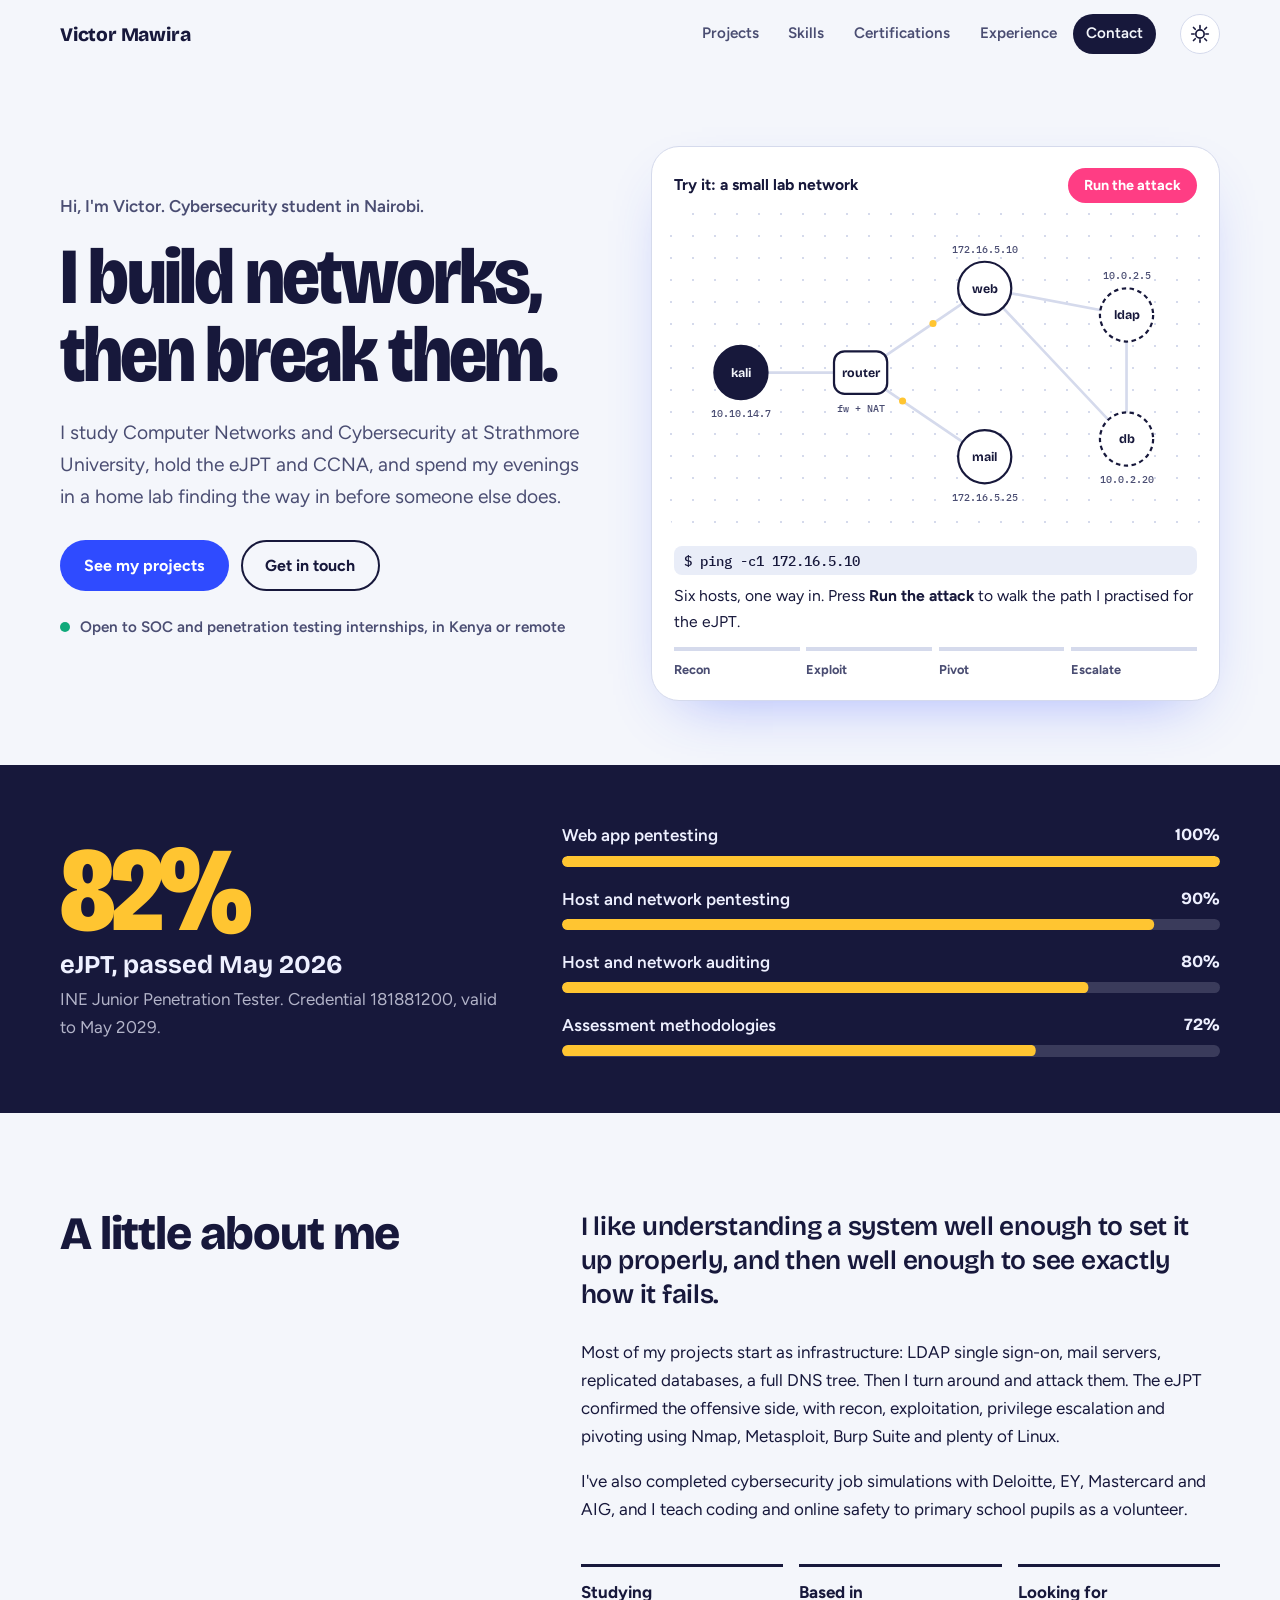
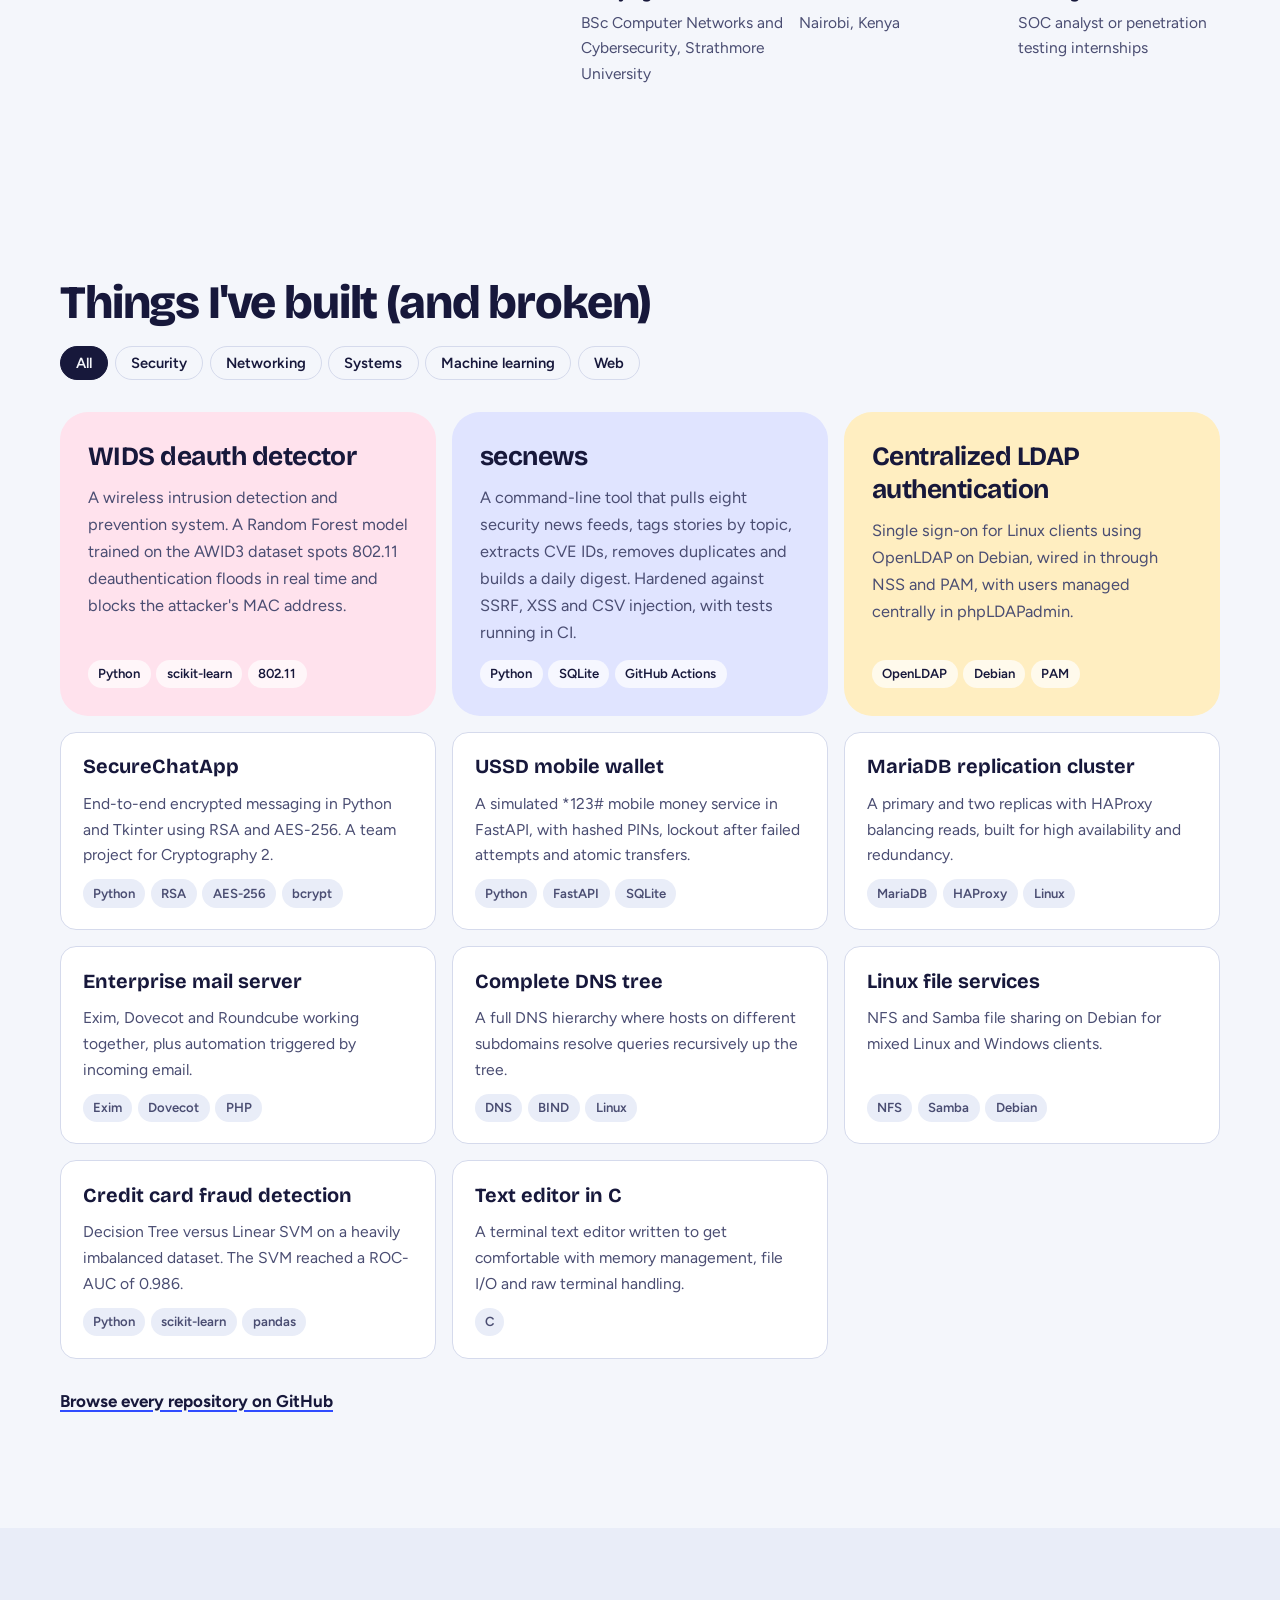
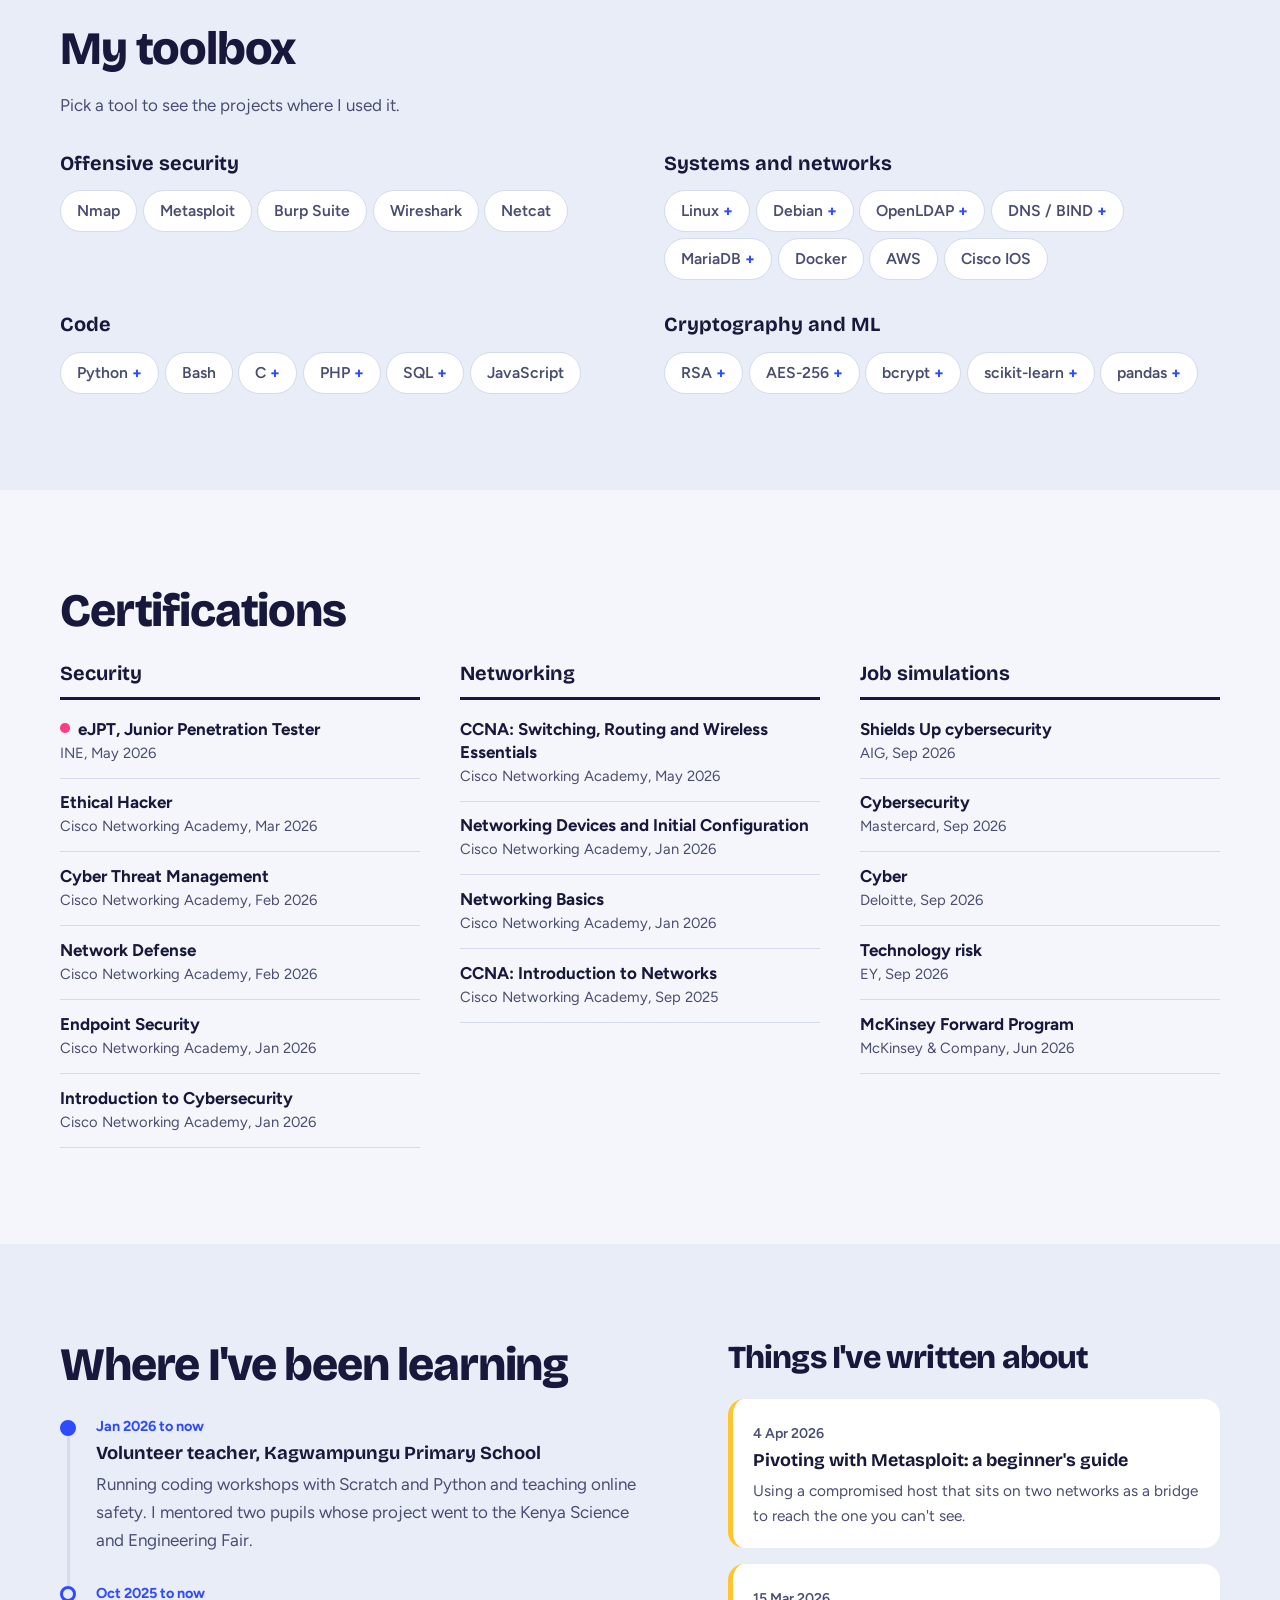
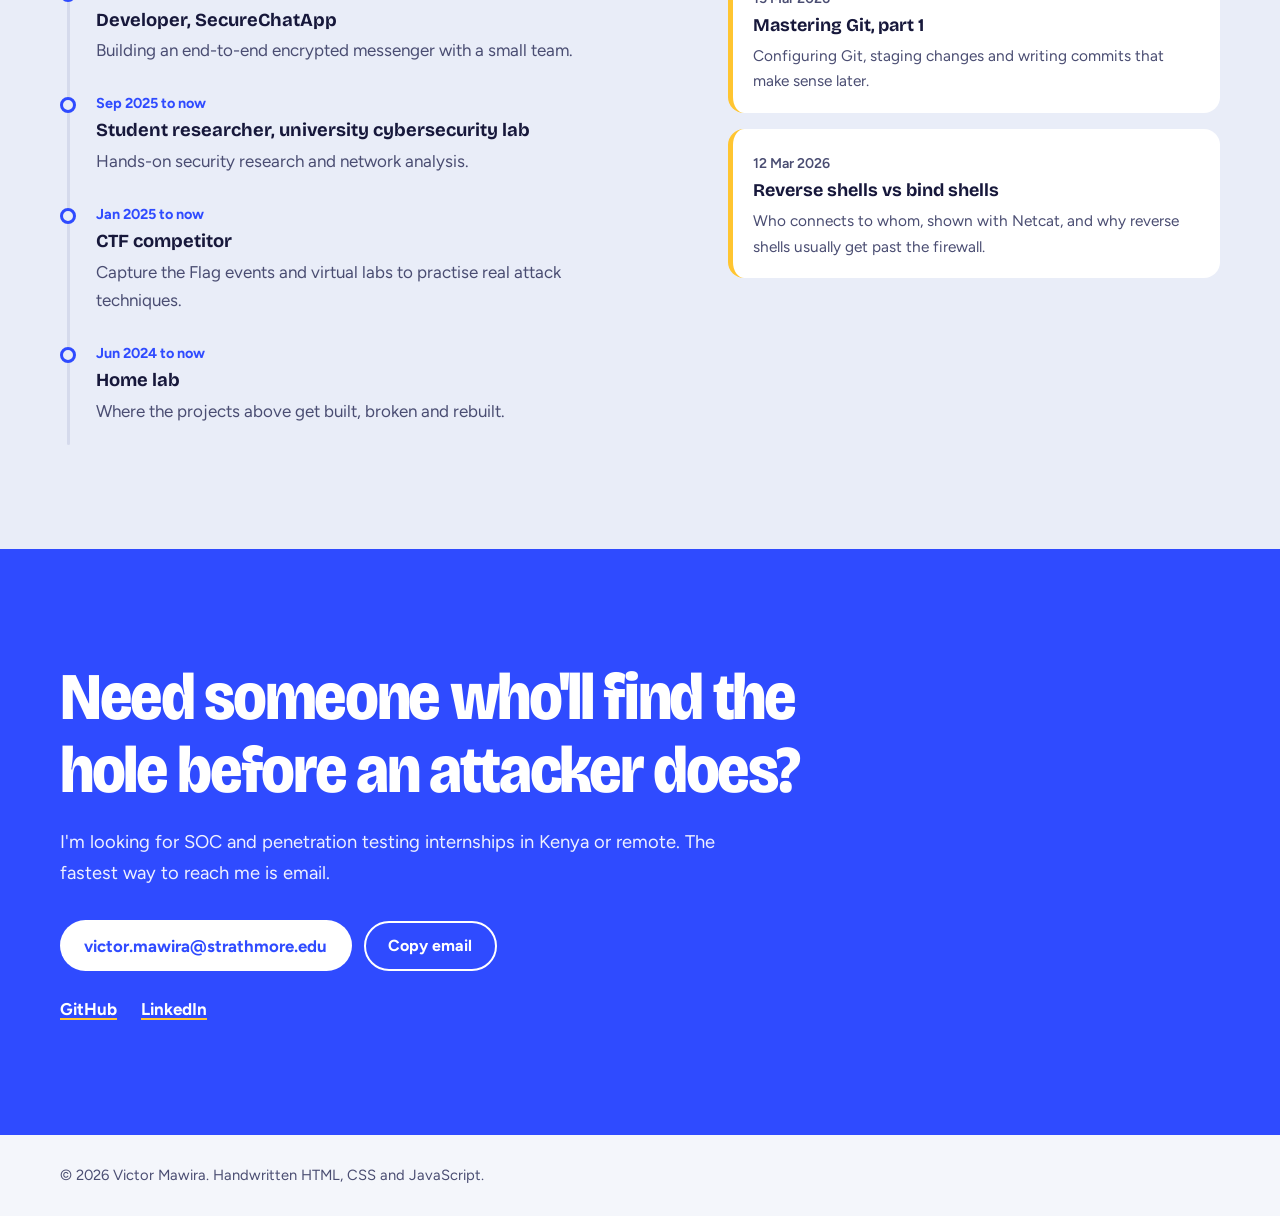
==== commit ffef9922: "Add RAD favicon and web app icons Adds a crisp "RAD" monogram favicon (dark-red theme) in the standa" ====
--- a/index.html
+++ b/index.html
@@ -8,6 +8,12 @@
   <link rel="canonical" href="https://mawiravic.pages.dev/">
   <meta name="theme-color" content="#F4F6FB" media="(prefers-color-scheme: light)">
   <meta name="theme-color" content="#121433" media="(prefers-color-scheme: dark)">
+  <!-- Favicons -->
+  <link rel="icon" href="/favicon.ico" sizes="any">
+  <link rel="icon" type="image/png" sizes="32x32" href="/favicon-32x32.png">
+  <link rel="icon" type="image/png" sizes="16x16" href="/favicon-16x16.png">
+  <link rel="apple-touch-icon" href="/apple-touch-icon.png">
+  <link rel="manifest" href="/site.webmanifest">
 
   <meta property="og:type" content="website">
   <meta property="og:title" content="Victor Mawira | Cybersecurity student and aspiring penetration tester">
